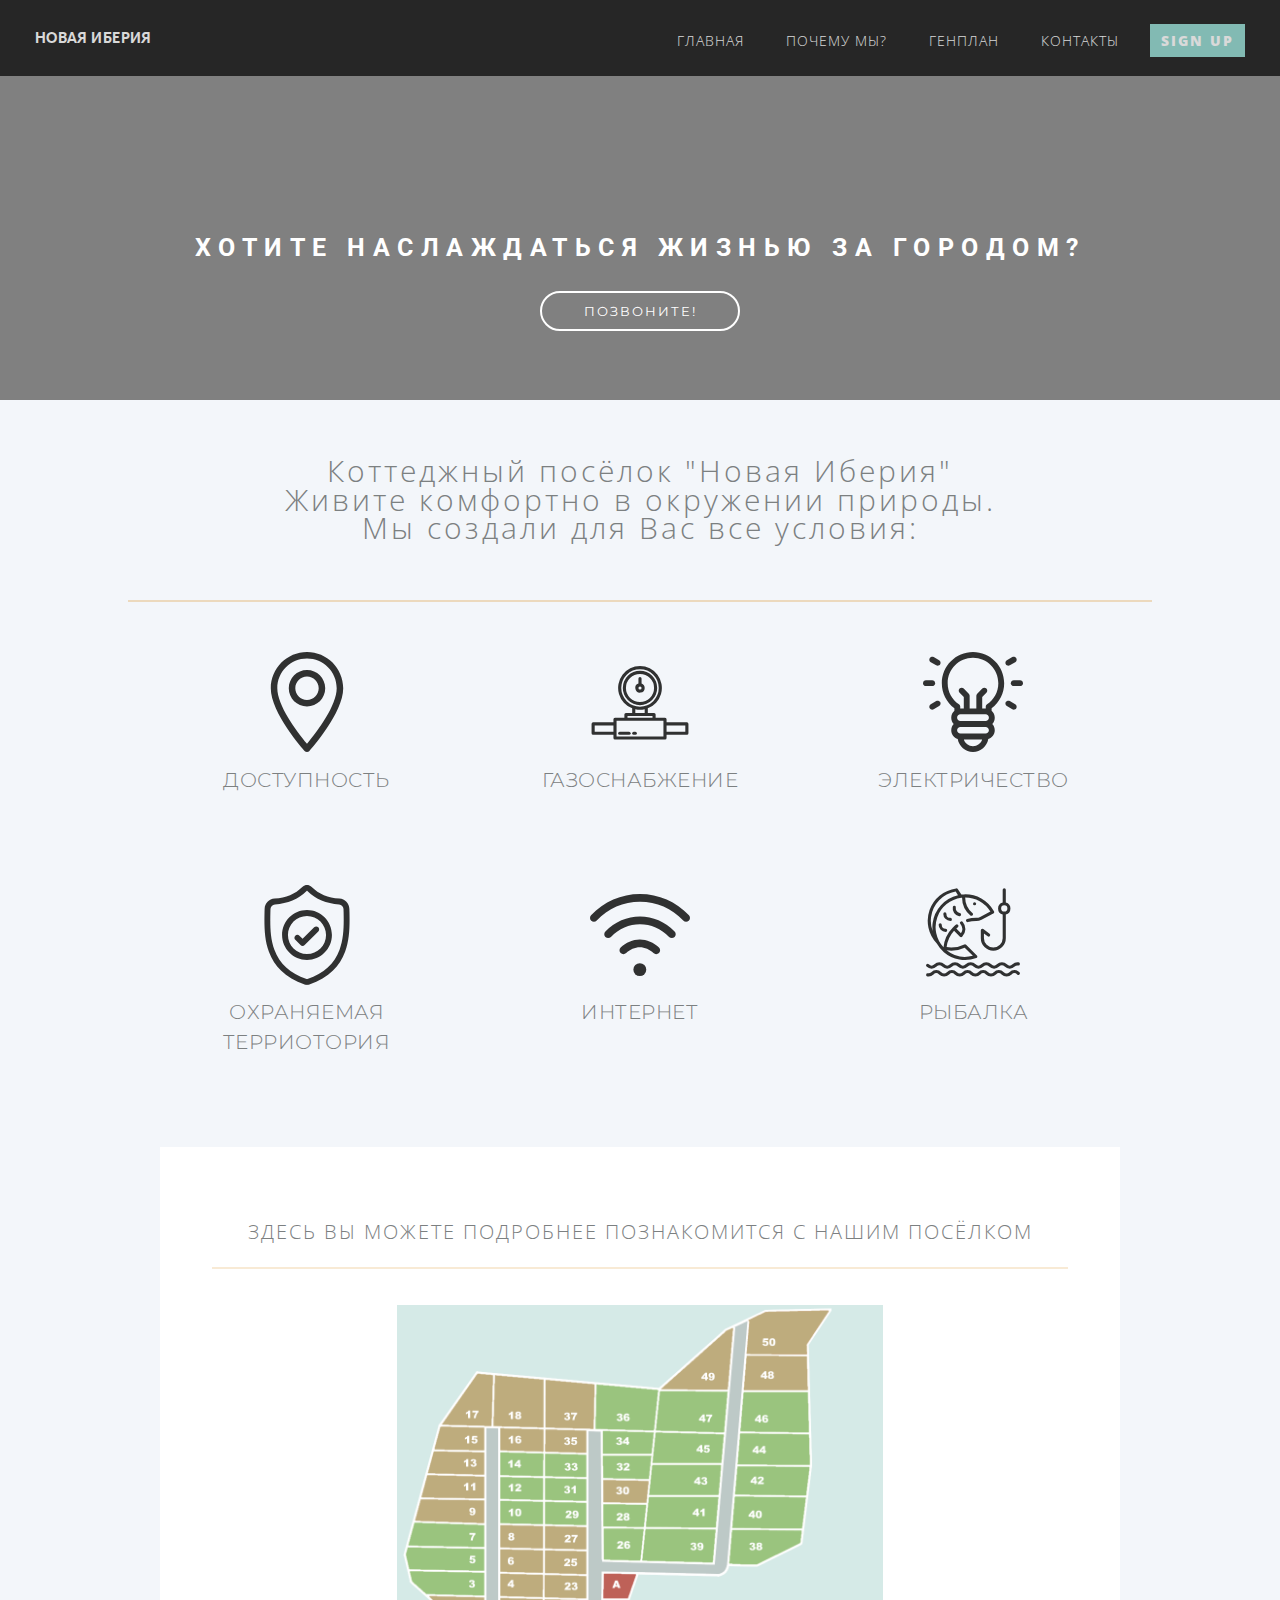
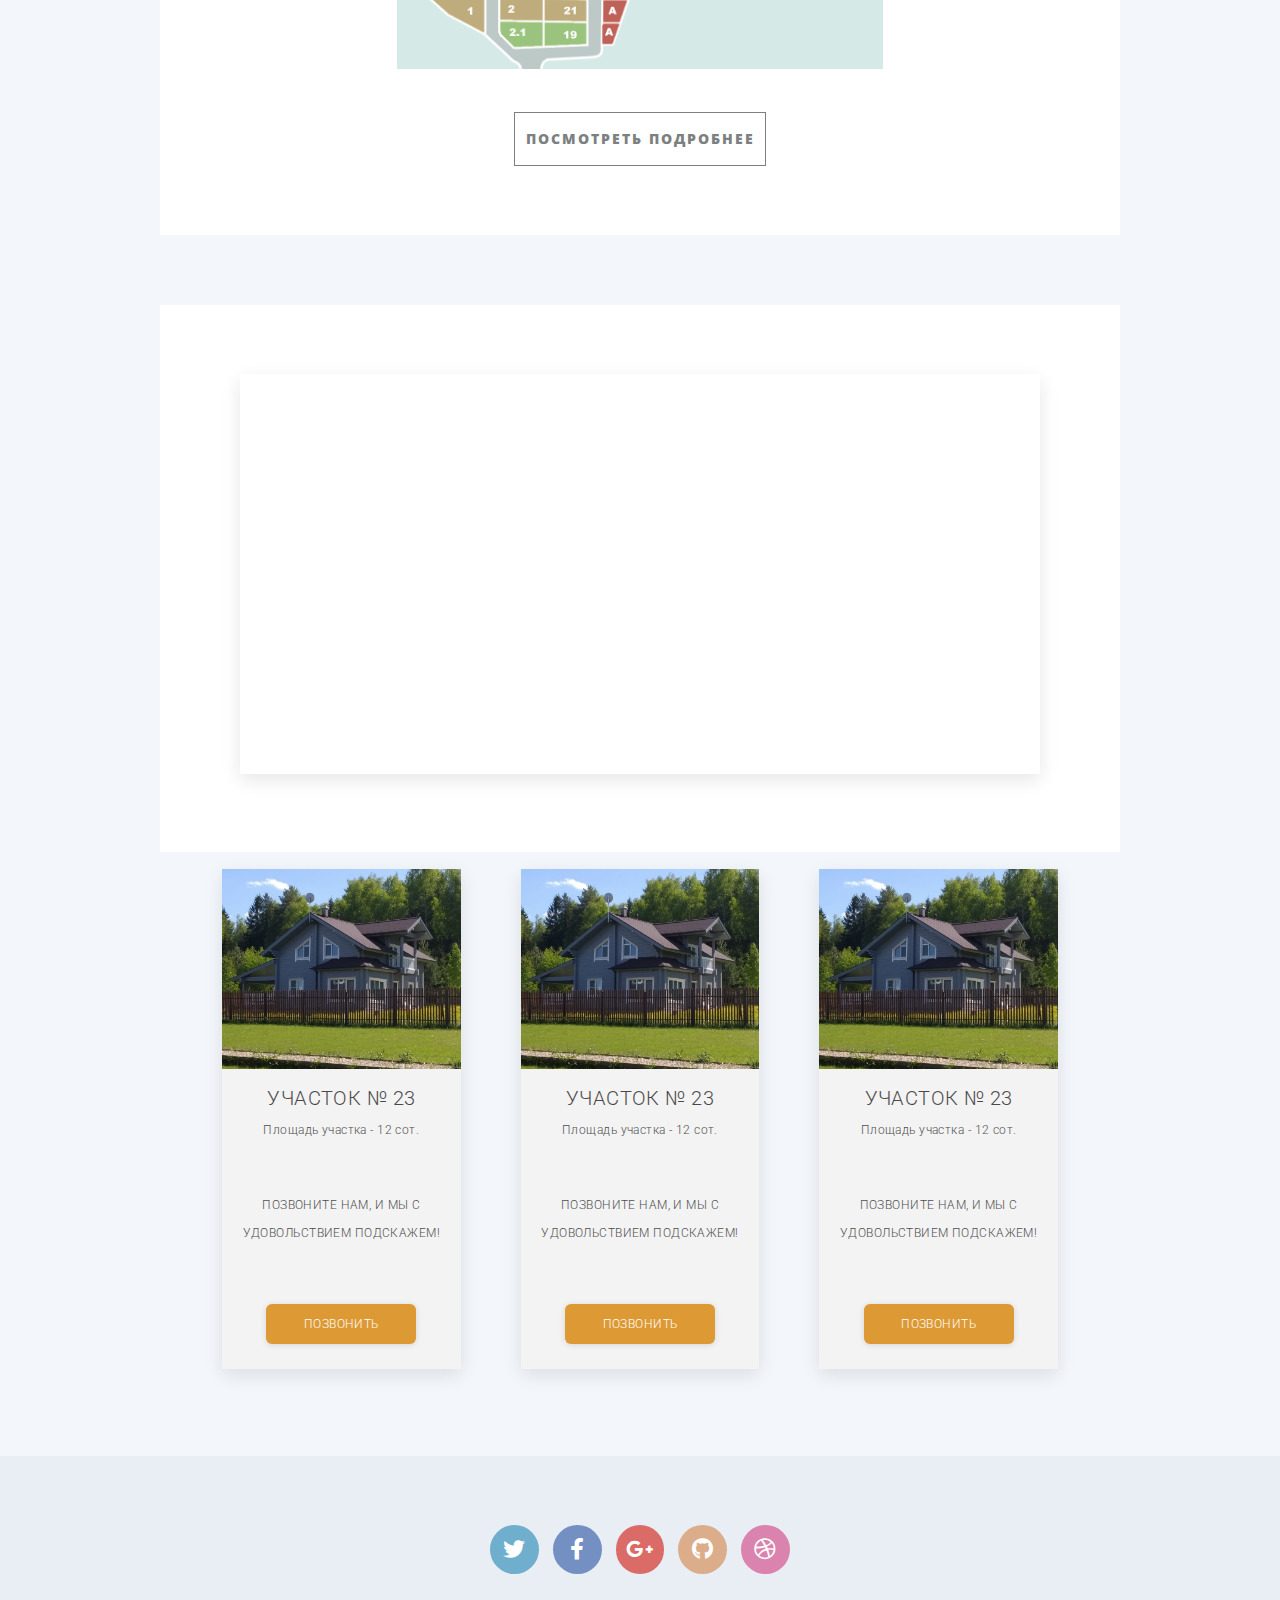
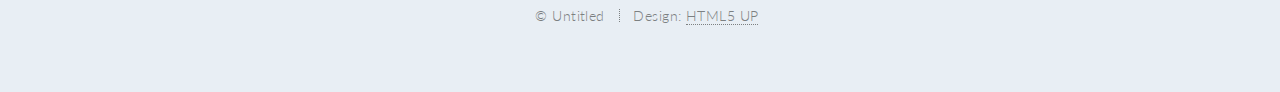
==== index.html @ dbaa5b95 "first commit" ====
<!DOCTYPE HTML>
<!--
	Twenty by HTML5 UP
	html5up.net | @ajlkn
	Free for personal and commercial use under the CCA 3.0 license (html5up.net/license)
-->
<html>
	<head>
		<title>Новая Иберия - коттеджный посёлок</title>
		<meta charset="utf-8" />
		<meta name="viewport" content="width=device-width, initial-scale=1, user-scalable=no" />
		<link rel="stylesheet" href="assets/css/main.css" />
		<link rel="stylesheet" href="assets/css/owl.carousel.min.css">
		<link rel="stylesheet" href="assets/css/owl.theme.default.min.css">
		<link rel="stylesheet" href="assets/css/custom_alert.css">
		<link rel="stylesheet" href="assets/css/animate.css">
		<noscript><link rel="stylesheet" href="assets/css/noscript.css" /></noscript>
	</head>
	<body class="index is-preload">
		<div id="page-wrapper">

			<!-- Header -->
				<header id="header" class="alt">
				
					<h1 id="logo"><a href="index.html">Новая Иберия</a></h1>
					<nav id="nav">
						<ul>
							<li class="current"><a href="index.html">Главная</a></li>
							<li class="current"><a href="index.html">Почему мы?</a></li>
							<li class="current"><a href="#genplan">Генплан</a></li>
							<li class="current"><a href="index.html">Контакты</a></li>
							<li><a href="#" class="button primary">Sign Up</a></li>
						</ul>
					</nav>
				</header>

			<!-- Banner -->
				<section id="banner" style="padding: 0; margin: 0;">
					<div class="owl-carousel owl-theme" style="padding: 0; margin: 0;">
					    <div class="item" id="slider_1">
					    	<div class="header_margin">
					    		
					    	</div>
					    	<table class="table_middle">
					    		<tr class="tr_middle">
					    			<td class="td_middle">
					    				<h1 class="slider">Хотите наслаждаться жизнью за городом?</h1>
					    				<div id="slider_button">
					    					<table class="table_middle">
									    		<tr class="tr_middle">
									    			<td class="td_middle">
														ПОЗВОНИТЕ!
									    			</td>
									    		</tr>
									    	</table>
					    				</div>
					    			</td>
					    		</tr>
					    	</table>
					    </div>
					    <div class="item" id="slider_2">
							<div class="header_margin">
					    	</div>
					    	<table class="table_middle">
					    		<tr class="tr_middle">
					    			<td class="td_middle">
					    				<h1 class="slider">Хотите наслаждаться жизнью за городом?</h1>
					    				<div id="slider_button">
					    					<table class="table_middle">
									    		<tr class="tr_middle">
									    			<td class="td_middle">
														ПОЗВОНИТЕ!
									    			</td>
									    		</tr>
									    	</table>
					    				</div>
					    			</td>
					    		</tr>
					    	</table>
					    </div>
					    <div class="item" id="slider_3">
							<div class="header_margin"></div>
							<table class="table_middle">
					    		<tr class="tr_middle">
					    			<td class="td_middle">
					    				<h1 class="slider">Хотите наслаждаться жизнью за городом?</h1>
					    				<div id="slider_button">
					    					<table class="table_middle">
									    		<tr class="tr_middle">
									    			<td class="td_middle">
														ПОЗВОНИТЕ!
									    			</td>
									    		</tr>
									    	</table>
					    				</div>
					    			</td>
					    		</tr>
					    	</table>
					    </div>
					    <div class="item" id="slider_4">
							<div class="header_margin"></div>
							<table class="table_middle">
					    		<tr class="tr_middle">
					    			<td class="td_middle">
					    				<h1 class="slider">Хотите наслаждаться жизнью за городом?</h1>
					    				<div id="slider_button">
					    					<table class="table_middle">
									    		<tr class="tr_middle">
									    			<td class="td_middle">
														ПОЗВОНИТЕ!
									    			</td>
									    		</tr>
									    	</table>
					    				</div>
					    			</td>
					    		</tr>
					    	</table>
					    </div>
					</div>
				</section>

			<!-- Main -->
				<article id="main">

					

					<!-- One -->
						<div id="included_features">
							<table class="table_middle">
								<tr class="tr_middle">
									<td class="td_middle">
										Коттеджный посёлок "Новая Иберия" <br>
										Живите комфортно в окружении природы. <br>
										Мы создали для Вас все условия:
									</td>
								</tr>
							</table>
						</div>

						<hr id="golden_hr">
					<!-- Two -->
						<section class="wrapper style1 container special" id="included_features_icons">
							<div class="row">
								<div class="col-4 col-12-narrower">

									<section>
										<div class="icon solid"><img class="wow fadeIn" src="svg/pin.svg" data-wow-duration="4s" style="width: 100px; opacity: 0.8;"></div>
										<header style="margin-top: 5px;">
											<h3 style="font-family: 'Montserrat', sans-serif;">Доступность</h3>
										</header>
									</section>

								</div>
								<div class="col-4 col-12-narrower">

									<section>
										<div class="icon solid"><img class="wow fadeIn" src="svg/gas.svg" data-wow-duration="4s" style="width: 100px; opacity: 0.8;"></div>
										<header style="margin-top: 5px;">
											<h3 style="font-family: 'Montserrat', sans-serif;">Газоснабжение</h3>
										</header>
									</section>

								</div>
								<div class="col-4 col-12-narrower">

									<section>
										<div class="icon solid"><img class="wow fadeIn" src="svg/electricity.svg" data-wow-duration="4s" style="width: 100px; opacity: 0.8;"></div>
										<header style="margin-top: 5px;">
											<h3 style="font-family: 'Montserrat', sans-serif;">Электричество</h3>
										</header>
									</section>

								</div>
							</div>
						</section>
						<section class="wrapper style1 container special" id="included_features_icons2">
							<div class="row">
								<div class="col-4 col-12-narrower">

									<section>
										<div class="icon solid"><img class="wow fadeIn" src="svg/security.svg"data-wow-duration="4s"  style="width: 100px; opacity: 0.8;"></div>
										<header style="margin-top: 5px;">
											<h3 style="font-family: 'Montserrat', sans-serif;">Охраняемая <br> терриотория</h3>
										</header>
									</section>

								</div>
								<div class="col-4 col-12-narrower">

									<section>
										<div class="icon solid"><img class="wow fadeIn" data-wow-duration="4s" src="svg/wifi.svg" style="width: 100px; opacity: 0.8;"></div>
										<header style="margin-top: 5px;">
											<h3 style="font-family: 'Montserrat', sans-serif;">Интернет</h3>
										</header>
									</section>

								</div>
								<div class="col-4 col-12-narrower">

									<section>
										<div class="icon solid"><img class="wow fadeIn" src="svg/fishing.svg" data-wow-duration="4s" style="width: 100px; opacity: 0.8;"></div>
										<header style="margin-top: 5px;">
											<h3 style="font-family: 'Montserrat', sans-serif;">Рыбалка</h3>
										</header>
									</section>

								</div>
							</div>
						</section>
					<!-- Three -->
						<section class="wrapper style3 container special" id="genplan">
							
							<header class="major">
								<h2 id="article_header_genplan"> Здесь вы можете подробнее познакомится с нашим посёлком</b></h2>
								<hr id="golden_hr" style="opacity: 0.2; margin-bottom: 10px; width: 100%;">
							</header>
							<div id="genplan">
								<div id="svg_genplan">
									<svg viewBox="0 0 2539.6826 1904.7618" class="genplan_map">
										<path class="part1" id="map_part" d="m 158.21666,1517.2572 c 297.77186,6.4909 300.20597,6.4909 300.20597,6.4909 l 2.4341,189.86 -189.85999,-90.8731 z" onclick="alert_submit('13','12','11');"></path>
										<path class="part2" id="map_part" d="m 535.50254,1646.2646 c -1.62274,-116.8369 0,-118.4596 0,-118.4596 l 229.61699,6.4909 -0.81136,123.3279 -227.1829,-5.6796 z"></path>
										<path class="part3" id="map_part" d="m 460.04536,1396.3634 c 0.81137,129.8188 0.81137,129.0075 0.81137,129.0075 l -301.8287,-5.6796 -84.382222,-71.4003 -12.170512,-61.664 z"></path>
										<path class="part4" id="map_part" d="m 537.12527,1401.2316 c 0,125.762 0,125.762 0,125.762 l 228.80563,4.0568 v -124.1392 z"></path>
										<path class="part5" id="map_part" d="m 55.651174,1262.7653 406.196196,8.6059 v 125.0717 L 61.388409,1387.837 39.013194,1303.4997 Z"></path>
										<path class="part6" id="map_part" d="m 534.71025,1274.2398 231.78427,4.016 1.14745,130.2353 -231.78427,-8.0322 z"></path>
										<path class="part7" id="map_part" d="M 92.369475,1133.6775 C 53.930004,1259.8967 53.356281,1259.323 53.356281,1259.323 l 408.491089,10.9007 -2.29489,-121.6294 z"></path>
										<path class="part8" id="map_part" d="m 535.8577,1147.4469 c -1.14745,125.6454 -0.57372,125.6454 -0.57372,125.6454 l 230.63682,4.5898 3.44234,-125.0717 z"></path>
										<path class="part9" id="map_part" d="m 460.69993,1018.3591 -336.20194,-7.4584 -35.570856,122.2031 372.346516,12.6219 z"></path>
										<path class="part10" id="map_part" d="m 769.93687,1026.965 -234.07917,-8.6059 v 129.6615 l 234.07917,4.0161 z"></path>
										<path class="part11" id="map_part" d="m 156.6265,884.68155 301.77853,6.88469 2.2949,123.92426 -341.36545,-4.5898 z"></path>
										<path class="part12" id="map_part" d="m 767.64197,899.02464 -230.63682,-4.58979 v 123.92425 l 228.34193,6.311 z"></path>
										<path class="part13" id="map_part" d="m 461.84737,764.77335 -270.22374,-5.16351 -35.57085,125.07171 306.36832,9.17958 z"></path>
										<path class="part14" id="map_part" d="m 534.71025,893.86113 232.93172,6.31096 1.14745,-128.51405 -235.22661,-8.03213 z"></path>
										<path class="part15" id="map_part" d="m 462.4211,765.34708 -273.66609,-5.73724 37.86575,-128.51405 232.93172,6.88468 z"></path>
										<path class="part16" id="map_part" d="m 536.43142,639.12792 235.22662,8.60585 -1.14745,124.49799 -236.37406,-7.45841 z"></path>
										<path class="part17" id="map_part" d="m 225.47331,630.52207 c 273.66609,8.60585 273.09237,8.60585 273.09237,8.60585 l 9.17957,-275.96098 -87.20596,-10.90074 z"></path>
										<path class="part18" id="map_part" d="m 506.5978,364.31439 c -6.88468,274.23981 -6.88468,274.23981 -6.88468,274.23981 l 270.22375,5.16351 0.57372,-258.17555 z"></path>
										<path class="part19" id="map_part" d="m 764.19963,1658.6345 c 227.19449,1.1474 228.91566,1.7212 228.91566,1.7212 l 1.72117,120.4819 -227.76821,5.1635 z"></path>
										<path class="part20" id="map_part" d="m 535.8577,1652.8972 c 227.19448,2.8687 232.358,4.0161 232.358,4.0161 l -2.2949,133.6776 -155.47905,3.4423 -72.28916,-73.4366 z"></path>
										<path class="part21" id="map_part" d="m 768.78942,1534.7102 c -3.44234,122.2031 -3.44234,121.6294 -3.44234,121.6294 l 227.19448,2.2949 1.14745,-119.9082 z"></path>
										<path class="part22" id="map_part" d="m 1076.3052,1403.3275 h 182.444 l -123.9242,378.6575 -67.6994,-4.5898 z"></path>
										<path class="part23" id="map_part" d="m 768.78942,1406.7699 -1.14745,129.6615 226.04704,3.4423 1.14745,-127.3666 z"></path>
										<path class="part25" id="map_part" d="m 769.17637,1280.3379 223.93742,1.6227 1.62274,134.687 -225.56016,-8.1137 z"></path>
										<path class="part26" id="map_part" d="m 1075.8733,1166.7464 -0.7156,169.4555 199.6558,5.1635 21.2278,-175.5594 z"></path>
										<path class="part27" id="map_part" d="m 770.51059,1152.0367 223.17842,3.4423 2.86862,130.2352 -228.91566,-6.3109 z"></path>
										<path class="part28" id="map_part" d="m 1075.7315,1037.292 -2.2949,128.514 218.0149,1.1475 17.2117,-125.6454 z"></path>
										<path class="part29" id="map_part" d="m 769.93687,1155.479 -1.14745,-128.514 226.04704,3.4423 v 126.2192 z"></path>
										<path class="part30" id="map_part" d="m 1075.0619,909.54294 -1.6227,129.00746 234.4852,3.2454 10.5478,-127.38465 z"></path>
										<path class="part31" id="map_part" d="m 992.30243,907.92021 -222.31469,-8.11368 -1.62274,127.38467 223.12606,3.2455 z"></path>
										<path class="part32" id="map_part" d="m 1075.8733,910.35431 -4.0569,-127.38469 h 260.449 l -10.5478,133.06426 z"></path>
										<path class="part33" id="map_part" d="m 770.79911,900.6179 -3.24547,-130.63016 226.37152,8.11367 v 129.8188 z"></path>
										<path class="part34" id="map_part" d="m 1072.6278,655.58492 -1.6227,128.19606 259.6376,1.62274 16.2273,-122.51649 z"></path>
										<path class="part35" id="map_part" d="m 771.61047,774.04458 c 0.81137,-128.19607 -0.81136,-129.00743 -0.81136,-129.00743 l 224.74879,6.49094 -0.81137,124.13922 z"></path>
										<path class="part36" id="map_part" d="m 1035.3049,407.30647 -2.4341,249.08982 316.4333,5.67957 18.6615,-222.31469 z"></path>
										<path class="part37" id="map_part" d="m 1032.0594,655.58492 -262.88303,-8.92504 2.4341,-258.82623 267.75123,25.1524 z"></path>
										<path class="part38" id="map_part" d="m 1748.7091,1176.1331 -16.0643,181.2966 153.7579,4.5898 226.047,-115.8922 5.7373,-65.4044 z"></path>
										<path class="part39" id="map_part" d="m 1273.6661,1345.9552 20.654,-182.4441 375.2151,8.0322 -17.2117,183.5915 z"></path>
										<path class="part40" id="map_part" d="m 1761.331,997.13135 -13.7694,176.70685 375.2152,2.2949 22.9489,-177.8543 z"></path>
										<path class="part41" id="map_part" d="m 1681.0097,1002.8686 -369.4779,-4.5898 -17.2117,168.6747 374.0677,2.2949 z"></path>
										<path class="part42" id="map_part" d="m 1761.331,992.54156 13.7693,-156.05278 390.132,5.73724 -22.949,162.93748 z"></path>
										<path class="part43" id="map_part" d="m 1329.8909,829.6041 c 370.6254,3.44234 371.7728,3.44234 371.7728,3.44234 l -16.0642,162.93746 -370.6254,3.44234 z"></path>
										<path class="part44" id="map_part" d="m 1775.1003,838.78368 13.7694,-173.26448 371.7728,5.73723 3.4423,170.96959 z"></path>
										<path class="part45" id="map_part" d="m 1350.545,663.2243 362.5932,6.88469 -14.9168,165.23235 -367.183,-2.2949 z"></path>
										<path class="part46" id="map_part" d="m 1807.2289,449.79918 345.3815,1.14745 3.4423,220.3098 -368.3304,-6.88468 z"></path>
										<path class="part47" id="map_part" d="m 1374.6414,444.06195 360.2983,3.44234 -21.8015,222.6047 -362.5932,-9.17958 z"></path>
										<path class="part48" id="map_part" d="m 1825.588,260.47044 322.4326,1.14745 2.2949,185.8864 h -344.2341 z"></path>
										<path class="part49" id="map_part" d="m 1765.9208,109.00745 -51.6351,24.09639 -339.6443,307.51577 359.1509,3.44234 z"></path>
										<path class="part50" id="map_part" d="m 1825.588,262.76534 10.327,-185.886398 83.7637,-42.455535 340.7917,-9.179575 -119.3345,180.149158 1.1474,51.63511 z"></path>
									</svg>
									<img src="images/genplan_test.png" alt="" class="genplan_img">
									<img src="images/genplan_test_no_background.png" alt="" class="genplan_img_no_back">
								</div>
							</div>
							<footer class="major">
								<ul class="buttons">
									<li><a href="#" class="button" id="genplan_button">Посмотреть подробнее</a></li>
								</ul>
							</footer>

						</section>
							
						<section class="wrapper style3 container special" id="video_panroama">
							<iframe id="video_youtube" src="https://www.youtube.com/embed/tKuvtFMLj64" frameborder="0" allow="accelerometer; autoplay; encrypted-media; gyroscope; picture-in-picture" allowfullscreen></iframe>
						</section>

						<section class="wrapper container" id="wrapper_land_plots">
							
							<div class="row" id="row_plot">
								<div class="col-4 col-12-narrower" id="plot_1">
									<table class="table_middle">
										<tr class="tr_middle">
											<td class="td_middle">

												<div id="plot_wrapper">
													<div class="header_image">
														<div id="header_image2">

														</div>
													</div>
													<div id="content_plot">
														<div id="header_content_plot">
															<table class="table_middle">
																<tr class="tr_middle">
																	<td class="td_middle">
																		УЧАСТОК № 23 <br>
																		<font class="plot_square_header">Площадь участка - 12 сот. </font>
																	</td>
																</tr>
															</table>
														</div>
														<div id="content_plot_inside">
															<table class="table_middle">
																<tr class="tr_middle">
																	<td class="td_middle">
																		ПОЗВОНИТЕ НАМ, И МЫ С УДОВОЛЬСТВИЕМ ПОДСКАЖЕМ!
																	</td>
																</tr>
															</table>
														</div>
														<div id="footer_content_plot">
															<table class="table_middle">
																<tr class="tr_middle">
																	<td class="td_middle">
																		<div id="button_plot">
																			<table class="table_middle">
																				<tr class="tr_middle">
																					<td class="td_middle">
																						ПОЗВОНИТЬ
																					</td>
																				</tr>
																			</table>
																		</div>
																	</td>
																</tr>
															</table>
														</div>
													</div>
												</div>
											</td>
										</tr>
									</table>
								</div>
								<div class="col-4 col-12-narrower" id="plot_2">
									<table class="table_middle">
										<tr class="tr_middle">
											<td class="td_middle">

												<div id="plot_wrapper">
													<div class="header_image">
														<div id="header_image2">

														</div>
													</div>
													<div id="content_plot">
														<div id="header_content_plot">
															<table class="table_middle">
																<tr class="tr_middle">
																	<td class="td_middle">
																		УЧАСТОК № 23 <br>
																		<font class="plot_square_header">Площадь участка - 12 сот. </font>
																	</td>
																</tr>
															</table>
														</div>
														<div id="content_plot_inside">
															<table class="table_middle">
																<tr class="tr_middle">
																	<td class="td_middle">
																		ПОЗВОНИТЕ НАМ, И МЫ С УДОВОЛЬСТВИЕМ ПОДСКАЖЕМ!
																	</td>
																</tr>
															</table>
														</div>
														<div id="footer_content_plot">
															<table class="table_middle">
																<tr class="tr_middle">
																	<td class="td_middle">
																		<div id="button_plot">
																			<table class="table_middle">
																				<tr class="tr_middle">
																					<td class="td_middle">
																						ПОЗВОНИТЬ
																					</td>
																				</tr>
																			</table>
																		</div>
																	</td>
																</tr>
															</table>
														</div>
													</div>
												</div>
											</td>
										</tr>
									</table>
								</div>
								<div class="col-4 col-12-narrower" id="plot_3">
									<table class="table_middle">
										<tr class="tr_middle">
											<td class="td_middle">

												<div id="plot_wrapper">
													<div class="header_image">
														<div id="header_image2">

														</div>
													</div>
													<div id="content_plot">
														<div id="header_content_plot">
															<table class="table_middle">
																<tr class="tr_middle">
																	<td class="td_middle">
																		УЧАСТОК № 23 <br>
																		<font class="plot_square_header">Площадь участка - 12 сот. </font>
																	</td>
																</tr>
															</table>
														</div>
														<div id="content_plot_inside">
															<table class="table_middle">
																<tr class="tr_middle">
																	<td class="td_middle">
																		ПОЗВОНИТЕ НАМ, И МЫ С УДОВОЛЬСТВИЕМ ПОДСКАЖЕМ!
																	</td>
																</tr>
															</table>
														</div>
														<div id="footer_content_plot">
															<table class="table_middle">
																<tr class="tr_middle">
																	<td class="td_middle">
																		<div id="button_plot">
																			<table class="table_middle">
																				<tr class="tr_middle">
																					<td class="td_middle">
																						ПОЗВОНИТЬ
																					</td>
																				</tr>
																			</table>
																		</div>
																	</td>
																</tr>
															</table>
														</div>
													</div>
												</div>
											</td>
										</tr>
									</table>
								</div>
							</div>
						</section>
				</article>
				<section class="wrapper container" style="background-color: #fff; padding: 0; box-shadow: 0 1px 6px rgba(0,0,0,0.12);">
					<script type="text/javascript" charset="utf-8" async src="https://api-maps.yandex.ru/services/constructor/1.0/js/?um=constructor%3A685daa02b00d0f6991f9090974ea4fa024eee6dae95613491fcdfaeb4f8d2c77&amp;width=100%25&amp;height=453&amp;lang=ru_RU&amp;scroll=true"></script>
				</section>
			<!-- CTA -->
				

			<!-- Footer -->
				<footer id="footer">

					<ul class="icons">
						<li><a href="#" class="icon brands circle fa-twitter"><span class="label">Twitter</span></a></li>
						<li><a href="#" class="icon brands circle fa-facebook-f"><span class="label">Facebook</span></a></li>
						<li><a href="#" class="icon brands circle fa-google-plus-g"><span class="label">Google+</span></a></li>
						<li><a href="#" class="icon brands circle fa-github"><span class="label">Github</span></a></li>
						<li><a href="#" class="icon brands circle fa-dribbble"><span class="label">Dribbble</span></a></li>
					</ul>

					<ul class="copyright">
						<li>&copy; Untitled</li><li>Design: <a href="http://html5up.net">HTML5 UP</a></li>
					</ul>

				</footer>

		</div>

		<!-- Scripts -->
			<script src="assets/js/wow.min.js"></script>
			<script>
				new WOW().init();
			</script>
			<script src="assets/js/jquery.min.js"></script>
			<script src="assets/js/jquery.dropotron.min.js"></script>
			<script src="assets/js/jquery.scrolly.min.js"></script>
			<script src="assets/js/jquery.scrollex.min.js"></script>
			<script src="assets/js/browser.min.js"></script>
			<script src="assets/js/breakpoints.min.js"></script>
			<script src="assets/js/util.js"></script>
			<script src="assets/js/main.js"></script>
			<script src="assets/js/owl.carousel.min.js"></script>
			<script>
				$('.owl-carousel').owlCarousel({
				    loop:true,
				    autoWidth:true,
				    items:1,
				    dots:false,
				    autoplay:true,
				    autoplayTimeout:10000,
				})
			</script>
			<script src="assets/js/custom_alert.js"></script>
	</body>
</html>
---- assets/css/main.css ----
@import url("fontawesome-all.min.css");
@import url("https://fonts.googleapis.com/css?family=Lato:300,400,900");
@import url('https://fonts.googleapis.com/css?family=Roboto|Roboto+Condensed:300,400&display=swap');
@import url('https://fonts.googleapis.com/css?family=Montserrat&display=swap');
@import url('https://fonts.googleapis.com/css?family=Roboto:700,900&display=swap&subset=cyrillic,cyrillic-ext');
@import url('https://fonts.googleapis.com/css?family=Open+Sans:300&display=swap');
/*
	Twenty by HTML5 UP
	html5up.net | @ajlkn
	Free for personal and commercial use under the CCA 3.0 license (html5up.net/license)
*/
* {
	font-family: "Roboto";
}

html, body, div, span, applet, object,
iframe, h1, h2, h3, h4, h5, h6, p, blockquote,
pre, a, abbr, acronym, address, big, cite,
code, del, dfn, em, img, ins, kbd, q, s, samp,
small, strike, strong, sub, sup, tt, var, b,
u, i, center, dl, dt, dd, ol, ul, li, fieldset,
form, label, legend, table, caption, tbody,
tfoot, thead, tr, th, td, article, aside,
canvas, details, embed, figure, figcaption,
footer, header, hgroup, menu, nav, output, ruby,
section, summary, time, mark, audio, video {
	margin: 0;
	padding: 0;
	border: 0;
	font-size: 100%;
	font: inherit;
	vertical-align: baseline;}

article, aside, details, figcaption, figure,
footer, header, hgroup, menu, nav, section {
	display: block;}

body {
	line-height: 1;
}

ol, ul {
	list-style: none;
}

blockquote, q {
	quotes: none;
}

	blockquote:before, blockquote:after, q:before, q:after {
		content: '';
		content: none;
	}

table {
	border-collapse: collapse;
	border-spacing: 0;
}

body {
	-webkit-text-size-adjust: none;
}

mark {
	background-color: transparent;
	color: inherit;
}

input::-moz-focus-inner {
	border: 0;
	padding: 0;
}

input, select, textarea {
	-moz-appearance: none;
	-webkit-appearance: none;
	-ms-appearance: none;
	appearance: none;
}

/* Basic */

	html {
		box-sizing: border-box;
	}

	*, *:before, *:after {
		box-sizing: inherit;
	}

	body {
		background: #f3f6fa;
	}

		body.is-preload *, body.is-preload *:before, body.is-preload *:after {
			-moz-animation: none !important;
			-webkit-animation: none !important;
			-ms-animation: none !important;
			animation: none !important;
			-moz-transition: none !important;
			-webkit-transition: none !important;
			-ms-transition: none !important;
			transition: none !important;
		}

	body, input, select, textarea {
		color: #7c8081;
		font-family: 'Lato', sans-serif;
		font-size: 15pt;
		font-weight: 300;
		letter-spacing: 0.025em;
		line-height: 1.75em;
	}

	a {
		-moz-transition: color 0.2s ease-in-out, border-color 0.2s ease-in-out, background-color 0.2s ease-in-out;
		-webkit-transition: color 0.2s ease-in-out, border-color 0.2s ease-in-out, background-color 0.2s ease-in-out;
		-ms-transition: color 0.2s ease-in-out, border-color 0.2s ease-in-out, background-color 0.2s ease-in-out;
		transition: color 0.2s ease-in-out, border-color 0.2s ease-in-out, background-color 0.2s ease-in-out;
		color: #3fb1a3;
		text-decoration: none;
		border-bottom: dotted 1px;
	}

		a:hover {
			border-bottom-color: transparent;
		}

	strong, b {
		font-weight: 400;
	}

	p, ul, ol, dl, table, blockquote {
		margin: 0 0 2em 0;
	}

	h1, h2, h3, h4, h5, h6 {
		color: inherit;
		font-weight: 300;
		line-height: 1.75em;
		margin-bottom: 1em;
		text-transform: uppercase;
	}

		h1 a, h2 a, h3 a, h4 a, h5 a, h6 a {
			color: inherit;
			text-decoration: none;
			border: 0;
		}

	h2 {
		font-size: 1.5em;
		letter-spacing: 0.1em;
	}

	h3 {
		font-size: 1.15em;
		letter-spacing: 0.025em;
	}

	sub {
		font-size: 0.8em;
		position: relative;
		top: 0.5em;
	}

	sup {
		font-size: 0.8em;
		position: relative;
		top: -0.5em;
	}

	blockquote {
		border-left: solid 0.5em rgba(124, 128, 129, 0.2);
		font-style: italic;
		padding: 1em 0 1em 2em;
	}
	#included_features {
		width: 90%;
		margin: 0 auto;
		height: 200px;
		text-align: center;
		letter-spacing: 3px;
		font-size: 30px;
		font-family: 'Open Sans', sans-serif;
		
	}
	.table_middle, .tr_middle, .td_middle {
		width: 100%;
		height: 100%;
	}
	.td_middle {
		vertical-align: middle;
	}
	.table_bottom, .tr_bottom, .td_bottom {
		width: 100%;
		height: 100%;
	}
	.td_bottom {
		vertical-align: bottom;
	}
	.table_top, .tr_top, .td_top {
		width: 100%;
		height: 100%;
	}
	.td_top {
		vertical-align: top;
	}
	#included_features_icons {
		margin-top: 50px;
	}
	#golden_hr {
		width: 80%;
		margin: 0 auto;
		background: #DD9933;
		border: 1px solid #DD9933;
		opacity: 0.3;
	}
	#slider_1, #slider_2, #slider_3, #slider_4 {
		width:100vw; height: 400px; background-color: grey;
	}
	.header_margin {
		width: 100%;
		height: 20%;
	}
	h1.slider {
		letter-spacing: 0.3em;
		font-size: 25px;
		font-family: 'Roboto', sans-serif;
		font-weight: bold;
	}
	#slider_button {
		font-family: 'Montserrat', sans-serif;
		font-style: normal;
		font-weight: normal;
		font-size: 13px;
		align-items: center;
		text-align: center;
		letter-spacing: 2px;
		height: 40px;
		width: 200px;
		color: #fff;
		border: 2px solid #fff;
		box-sizing: border-box;
		border-radius: 25px;
		margin: 0 auto;
	}
	#slider_button:hover {
		color: #ddd;
		opacity: 0.8;
		border: 3px solid #ddd;
	}
	#article_header_genplan {
		font-family: 'Open Sans', sans-serif;
		font-size: 20px;
	}
/* Container */

	.container {
		margin: 0 auto;
		max-width: 100%;
		width: 1400px;
	}
	#icon_span {
		width: 50%;
		margin: 0 auto;
		height: 5vw;
		background: blue;
	}
	#feature_div {
		width: 100%;
		height: 100%;
	}
	#icon_logo {
		width: 100%;
		height: 40%;
		margin: 0 auto;
	}
	.icon_logo {
		width: 30%;
	}
	#icon_header {
		width: 100%;
		height: 20%;
		text-align: center;
	}
	#feature_section {
		height: 50%;
	}
	#icon_footer {
		width: 100%;
		height: 40%;
	}
	.container.medium {
		width: 1050px;
	}
	#genplan {
		position: relative;
		text-align: center;
	}
	.genplan_map {
		position: absolute;
		top: 0;
		left: 0;
		height: 98%;
		width: 100%;
	}
	.genplan_img_no_back {
		width: 486px;
		height: 364px;
	}
	.genplan_img {
		display: none;
		visibility: hidden;
		height: 0;
		width: 0;
	}
	#svg_genplan {
		height: 100%;
		margin: 0 auto;
	}
	#map_part {
		opacity: 0;
		transition-duration: .5s;
	}
	#map_part:hover {
		opacity: 0.5;
		background: black;
	}
	.button {
		font-family: 'Open Sans', sans-serif;
	}
	.OpenSans {
		font-family: 'Open Sans', sans-serif;
	}
	li.current {
		font-family: 'Open Sans', sans-serif;
	}
	#video_panroama {
		margin-bottom:0;
	}
	#video_youtube {
		width: 800px;
		height: 400px;
		box-shadow: 0 6px 18px rgba(0,0,0,0.1);
	}
	#wrapper_land_plots {
		width: 70%;
		margin: 0 auto;
		padding: 0;
		margin-bottom: 30px;
	}
	#row_plot {
		margin: 0 auto;
		height: 100%;
	}
	#plot_1, #plot_2, #plot_3{
		padding:0;
	}
	#plot_wrapper {
		width: 80%;
		margin: 0 auto;
		background-color: #F3F3F3;
		box-shadow: 0 6px 18px rgba(0,0,0,0.1);
	}
	.header_image {
		background-color: #000;
		background-image: url('../../images/2.svg');
		background-position: right top;
		background-size: 10%;
		background-repeat: no-repeat;
		height: 100%;
		width: 100%;
	}
	#header_image2 {
		width: 100%;
		height: 200px;
		background-image: url('../../images/plot.jpg');
		background-position: center;
		background-size: 120%;
		transition-duration: 1s;
	}
	#header_image2:hover {
		opacity: 0.7;
	}
	#content_plot {
		height: 300px;
		width: 100%;
	}
	#header_content_plot {
		height: 30%;
		width: 100%;
		color: #000;
		font-size: 20px; 
		font-family: 'Roboto', sans-serif;
		text-align: center;
		opacity: 0.7;
	}
	.plot_square_header {
		color: #000;
		font-size: 12px; 
		font-family: 'Roboto', sans-serif;
		text-align: center;
	}
	#content_plot_inside {
		height: 40%;
		width: 100%;
		color: #000;
		font-size: 12px; 
		font-family: 'Roboto', sans-serif;
		text-align: center;
		opacity: 0.7;
	}
	#footer_content_plot {
		height: 30%;
		width: 100%;
	}
	#button_plot {
		height: 40px;
		width: 150px;
		margin: 0 auto;
		border-radius: 6px;
		background-color: #DD9933;
		box-shadow: 0 1px 6px rgba(0,0,0,0.12);
		transition-duration: .5s; 
		color: #fff;
		font-size: 12px; 
		font-family: 'Roboto', sans-serif;
		text-align: center;
		pointer-events: cursor;
	}
	#button_plot:hover {
		box-shadow: 0 5px 11px 0 rgba(0,0,0,0.18), 0 4px 15px 0 rgba(0,0,0,0.15);

	}
		@media screen and (max-width: 1680px) {

			.container {
				width: 1200px;
			}

				.container.medium {
					width: 900px;
				}

		}

		@media screen and (max-width: 1280px) {

			.container {
				width: 960px;
			}

				.container.medium {
					width: 735px;
				}

		}

		@media screen and (max-width: 980px) {

			.container {
				width: 95%;
			}

				.container.medium {
					width: 71.25%;
				}


		}

		@media screen and (max-width: 840px) {

			.container {
				width: 95%;
			}

				.container.medium {
					width: 95%;
				}
			h1.slider {
				font-size: 16px;
			}
			.genplan_img_no_back {
				display: none;
				height: 0;
				width: 0;
				visibility: hidden;
			}
			.genplan_img {
				width: 100%;
				visibility: visible;
				display: block;
				height: 100%;
			}

			#wrapper_land_plots {
				width: 100%;
				margin: 0 auto;
				height: auto;
				padding: 0;
				margin-bottom: 30px;
			}
			#row_plot {
				margin: 0 auto;
				height: auto;
			}	

		}

		@media screen and (max-width: 736px) {

			.container {
				width: 100%;
			}

				.container.medium {
					width: 100%;
				}
				#included_features {
				display: none;
			}
			#article_header_genplan {
				font-family: 'Open Sans', sans-serif;
				font-size: 12px;
			}
			.genplan_map {
				position: absolute;
				top: 0;
				left: 0;
				height: 100%;
				width: 100%;
				margin-bottom: 20px;
			}
			footer.major {
				margin-top: 20px;
			}
			#genplan_button {
				font-size: 10px;
			}
			#video_youtube {
				width: 300px;
				height: 180px;
			}
		}
		@media screen and (max-width: 500px) {
			.div_genplan {
				width: 250px;
				height: 100px;
				background-position: center;
				background-size: 100%;
			}
			#slider_1 {
				background-image: url('../../images/1.1.jpg');
				background-color: none;
				background-position: center;
				background-size: 160%;
			}
			#slider_2 {
				background-image: url('../../images/1.2.jpeg');
				background-color: none;
				background-position: center;
				background-size: 160%;
			}
			#slider_3 {
				background-image: url('../../images/1.3.jpeg');
				background-color: none;
				background-position: center;
				background-size: 160%;
			}
			#slider_4 {
				background-color: none;
				background-position: center;
				background-size: 160%;
				background-image: url('../../images/4.png');
			}
		}
/* Row */

	.row {
		display: flex;
		flex-wrap: wrap;
		box-sizing: border-box;
		align-items: stretch;
	}

		.row > * {
			box-sizing: border-box;
		}

		.row.gtr-uniform > * > :last-child {
			margin-bottom: 0;
		}

		.row.aln-left {
			justify-content: flex-start;
		}

		.row.aln-center {
			justify-content: center;
		}

		.row.aln-right {
			justify-content: flex-end;
		}

		.row.aln-top {
			align-items: flex-start;
		}

		.row.aln-middle {
			align-items: center;
		}

		.row.aln-bottom {
			align-items: flex-end;
		}

		.row > .imp {
			order: -1;
		}

		.row > .col-1 {
			width: 8.33333%;
		}

		.row > .off-1 {
			margin-left: 8.33333%;
		}

		.row > .col-2 {
			width: 16.66667%;
		}

		.row > .off-2 {
			margin-left: 16.66667%;
		}

		.row > .col-3 {
			width: 25%;
		}

		.row > .off-3 {
			margin-left: 25%;
		}

		.row > .col-4 {
			width: 33.33333%;
		}

		.row > .off-4 {
			margin-left: 33.33333%;
		}

		.row > .col-5 {
			width: 41.66667%;
		}

		.row > .off-5 {
			margin-left: 41.66667%;
		}

		.row > .col-6 {
			width: 50%;
		}

		.row > .off-6 {
			margin-left: 50%;
		}

		.row > .col-7 {
			width: 58.33333%;
		}

		.row > .off-7 {
			margin-left: 58.33333%;
		}

		.row > .col-8 {
			width: 66.66667%;
		}

		.row > .off-8 {
			margin-left: 66.66667%;
		}

		.row > .col-9 {
			width: 75%;
		}

		.row > .off-9 {
			margin-left: 75%;
		}

		.row > .col-10 {
			width: 83.33333%;
		}

		.row > .off-10 {
			margin-left: 83.33333%;
		}

		.row > .col-11 {
			width: 91.66667%;
		}

		.row > .off-11 {
			margin-left: 91.66667%;
		}

		.row > .col-12 {
			width: 100%;
		}

		.row > .off-12 {
			margin-left: 100%;
		}

		.row.gtr-0 {
			margin-top: 0px;
			margin-left: 0px;
		}

			.row.gtr-0 > * {
				padding: 0px 0 0 0px;
			}

			.row.gtr-0.gtr-uniform {
				margin-top: 0px;
			}

				.row.gtr-0.gtr-uniform > * {
					padding-top: 0px;
				}

		.row.gtr-25 {
			margin-top: -12.5px;
			margin-left: -12.5px;
		}

			.row.gtr-25 > * {
				padding: 12.5px 0 0 12.5px;
			}

			.row.gtr-25.gtr-uniform {
				margin-top: -12.5px;
			}

				.row.gtr-25.gtr-uniform > * {
					padding-top: 12.5px;
				}

		.row.gtr-50 {
			margin-top: -25px;
			margin-left: -25px;
		}

			.row.gtr-50 > * {
				padding: 25px 0 0 25px;
			}

			.row.gtr-50.gtr-uniform {
				margin-top: -25px;
			}

				.row.gtr-50.gtr-uniform > * {
					padding-top: 25px;
				}

		.row {
			margin-top: -50px;
			margin-left: -50px;
		}

			.row > * {
				padding: 50px 0 0 50px;
			}

			.row.gtr-uniform {
				margin-top: -50px;
			}

				.row.gtr-uniform > * {
					padding-top: 50px;
				}

		.row.gtr-150 {
			margin-top: -75px;
			margin-left: -75px;
		}

			.row.gtr-150 > * {
				padding: 75px 0 0 75px;
			}

			.row.gtr-150.gtr-uniform {
				margin-top: -75px;
			}

				.row.gtr-150.gtr-uniform > * {
					padding-top: 75px;
				}

		.row.gtr-200 {
			margin-top: -100px;
			margin-left: -100px;
		}

			.row.gtr-200 > * {
				padding: 100px 0 0 100px;
			}

			.row.gtr-200.gtr-uniform {
				margin-top: -100px;
			}

				.row.gtr-200.gtr-uniform > * {
					padding-top: 100px;
				}

		@media screen and (max-width: 1680px) {

			.row {
				display: flex;
				flex-wrap: wrap;
				box-sizing: border-box;
				align-items: stretch;
			}

				.row > * {
					box-sizing: border-box;
				}

				.row.gtr-uniform > * > :last-child {
					margin-bottom: 0;
				}

				.row.aln-left {
					justify-content: flex-start;
				}

				.row.aln-center {
					justify-content: center;
				}

				.row.aln-right {
					justify-content: flex-end;
				}

				.row.aln-top {
					align-items: flex-start;
				}

				.row.aln-middle {
					align-items: center;
				}

				.row.aln-bottom {
					align-items: flex-end;
				}

				.row > .imp-wide {
					order: -1;
				}

				.row > .col-1-wide {
					width: 8.33333%;
				}

				.row > .off-1-wide {
					margin-left: 8.33333%;
				}

				.row > .col-2-wide {
					width: 16.66667%;
				}

				.row > .off-2-wide {
					margin-left: 16.66667%;
				}

				.row > .col-3-wide {
					width: 25%;
				}

				.row > .off-3-wide {
					margin-left: 25%;
				}

				.row > .col-4-wide {
					width: 33.33333%;
				}

				.row > .off-4-wide {
					margin-left: 33.33333%;
				}

				.row > .col-5-wide {
					width: 41.66667%;
				}

				.row > .off-5-wide {
					margin-left: 41.66667%;
				}

				.row > .col-6-wide {
					width: 50%;
				}

				.row > .off-6-wide {
					margin-left: 50%;
				}

				.row > .col-7-wide {
					width: 58.33333%;
				}

				.row > .off-7-wide {
					margin-left: 58.33333%;
				}

				.row > .col-8-wide {
					width: 66.66667%;
				}

				.row > .off-8-wide {
					margin-left: 66.66667%;
				}

				.row > .col-9-wide {
					width: 75%;
				}

				.row > .off-9-wide {
					margin-left: 75%;
				}

				.row > .col-10-wide {
					width: 83.33333%;
				}

				.row > .off-10-wide {
					margin-left: 83.33333%;
				}

				.row > .col-11-wide {
					width: 91.66667%;
				}

				.row > .off-11-wide {
					margin-left: 91.66667%;
				}

				.row > .col-12-wide {
					width: 100%;
				}

				.row > .off-12-wide {
					margin-left: 100%;
				}

				.row.gtr-0 {
					margin-top: 0px;
					margin-left: 0px;
				}

					.row.gtr-0 > * {
						padding: 0px 0 0 0px;
					}

					.row.gtr-0.gtr-uniform {
						margin-top: 0px;
					}

						.row.gtr-0.gtr-uniform > * {
							padding-top: 0px;
						}

				.row.gtr-25 {
					margin-top: -10px;
					margin-left: -10px;
				}

					.row.gtr-25 > * {
						padding: 10px 0 0 10px;
					}

					.row.gtr-25.gtr-uniform {
						margin-top: -10px;
					}

						.row.gtr-25.gtr-uniform > * {
							padding-top: 10px;
						}

				.row.gtr-50 {
					margin-top: -20px;
					margin-left: -20px;
				}

					.row.gtr-50 > * {
						padding: 20px 0 0 20px;
					}

					.row.gtr-50.gtr-uniform {
						margin-top: -20px;
					}

						.row.gtr-50.gtr-uniform > * {
							padding-top: 20px;
						}

				.row {
					margin-top: -40px;
					margin-left: -40px;
				}

					.row > * {
						padding: 40px 0 0 40px;
					}

					.row.gtr-uniform {
						margin-top: -40px;
					}

						.row.gtr-uniform > * {
							padding-top: 40px;
						}

				.row.gtr-150 {
					margin-top: -60px;
					margin-left: -60px;
				}

					.row.gtr-150 > * {
						padding: 60px 0 0 60px;
					}

					.row.gtr-150.gtr-uniform {
						margin-top: -60px;
					}

						.row.gtr-150.gtr-uniform > * {
							padding-top: 60px;
						}

				.row.gtr-200 {
					margin-top: -80px;
					margin-left: -80px;
				}

					.row.gtr-200 > * {
						padding: 80px 0 0 80px;
					}

					.row.gtr-200.gtr-uniform {
						margin-top: -80px;
					}

						.row.gtr-200.gtr-uniform > * {
							padding-top: 80px;
						}

		}

		@media screen and (max-width: 1280px) {

			.row {
				display: flex;
				flex-wrap: wrap;
				box-sizing: border-box;
				align-items: stretch;
			}

				.row > * {
					box-sizing: border-box;
				}

				.row.gtr-uniform > * > :last-child {
					margin-bottom: 0;
				}

				.row.aln-left {
					justify-content: flex-start;
				}

				.row.aln-center {
					justify-content: center;
				}

				.row.aln-right {
					justify-content: flex-end;
				}

				.row.aln-top {
					align-items: flex-start;
				}

				.row.aln-middle {
					align-items: center;
				}

				.row.aln-bottom {
					align-items: flex-end;
				}

				.row > .imp-normal {
					order: -1;
				}

				.row > .col-1-normal {
					width: 8.33333%;
				}

				.row > .off-1-normal {
					margin-left: 8.33333%;
				}

				.row > .col-2-normal {
					width: 16.66667%;
				}

				.row > .off-2-normal {
					margin-left: 16.66667%;
				}

				.row > .col-3-normal {
					width: 25%;
				}

				.row > .off-3-normal {
					margin-left: 25%;
				}

				.row > .col-4-normal {
					width: 33.33333%;
				}

				.row > .off-4-normal {
					margin-left: 33.33333%;
				}

				.row > .col-5-normal {
					width: 41.66667%;
				}

				.row > .off-5-normal {
					margin-left: 41.66667%;
				}

				.row > .col-6-normal {
					width: 50%;
				}

				.row > .off-6-normal {
					margin-left: 50%;
				}

				.row > .col-7-normal {
					width: 58.33333%;
				}

				.row > .off-7-normal {
					margin-left: 58.33333%;
				}

				.row > .col-8-normal {
					width: 66.66667%;
				}

				.row > .off-8-normal {
					margin-left: 66.66667%;
				}

				.row > .col-9-normal {
					width: 75%;
				}

				.row > .off-9-normal {
					margin-left: 75%;
				}

				.row > .col-10-normal {
					width: 83.33333%;
				}

				.row > .off-10-normal {
					margin-left: 83.33333%;
				}

				.row > .col-11-normal {
					width: 91.66667%;
				}

				.row > .off-11-normal {
					margin-left: 91.66667%;
				}

				.row > .col-12-normal {
					width: 100%;
				}

				.row > .off-12-normal {
					margin-left: 100%;
				}

				.row.gtr-0 {
					margin-top: 0px;
					margin-left: 0px;
				}

					.row.gtr-0 > * {
						padding: 0px 0 0 0px;
					}

					.row.gtr-0.gtr-uniform {
						margin-top: 0px;
					}

						.row.gtr-0.gtr-uniform > * {
							padding-top: 0px;
						}

				.row.gtr-25 {
					margin-top: -10px;
					margin-left: -10px;
				}

					.row.gtr-25 > * {
						padding: 10px 0 0 10px;
					}

					.row.gtr-25.gtr-uniform {
						margin-top: -10px;
					}

						.row.gtr-25.gtr-uniform > * {
							padding-top: 10px;
						}

				.row.gtr-50 {
					margin-top: -20px;
					margin-left: -20px;
				}

					.row.gtr-50 > * {
						padding: 20px 0 0 20px;
					}

					.row.gtr-50.gtr-uniform {
						margin-top: -20px;
					}

						.row.gtr-50.gtr-uniform > * {
							padding-top: 20px;
						}

				.row {
					margin-top: -40px;
					margin-left: -40px;
				}

					.row > * {
						padding: 40px 0 0 40px;
					}

					.row.gtr-uniform {
						margin-top: -40px;
					}

						.row.gtr-uniform > * {
							padding-top: 40px;
						}

				.row.gtr-150 {
					margin-top: -60px;
					margin-left: -60px;
				}

					.row.gtr-150 > * {
						padding: 60px 0 0 60px;
					}

					.row.gtr-150.gtr-uniform {
						margin-top: -60px;
					}

						.row.gtr-150.gtr-uniform > * {
							padding-top: 60px;
						}

				.row.gtr-200 {
					margin-top: -80px;
					margin-left: -80px;
				}

					.row.gtr-200 > * {
						padding: 80px 0 0 80px;
					}

					.row.gtr-200.gtr-uniform {
						margin-top: -80px;
					}

						.row.gtr-200.gtr-uniform > * {
							padding-top: 80px;
						}

		}

		@media screen and (max-width: 980px) {

			.row {
				display: flex;
				flex-wrap: wrap;
				box-sizing: border-box;
				align-items: stretch;
			}

				.row > * {
					box-sizing: border-box;
				}

				.row.gtr-uniform > * > :last-child {
					margin-bottom: 0;
				}

				.row.aln-left {
					justify-content: flex-start;
				}

				.row.aln-center {
					justify-content: center;
				}

				.row.aln-right {
					justify-content: flex-end;
				}

				.row.aln-top {
					align-items: flex-start;
				}

				.row.aln-middle {
					align-items: center;
				}

				.row.aln-bottom {
					align-items: flex-end;
				}

				.row > .imp-narrow {
					order: -1;
				}

				.row > .col-1-narrow {
					width: 8.33333%;
				}

				.row > .off-1-narrow {
					margin-left: 8.33333%;
				}

				.row > .col-2-narrow {
					width: 16.66667%;
				}

				.row > .off-2-narrow {
					margin-left: 16.66667%;
				}

				.row > .col-3-narrow {
					width: 25%;
				}

				.row > .off-3-narrow {
					margin-left: 25%;
				}

				.row > .col-4-narrow {
					width: 33.33333%;
				}

				.row > .off-4-narrow {
					margin-left: 33.33333%;
				}

				.row > .col-5-narrow {
					width: 41.66667%;
				}

				.row > .off-5-narrow {
					margin-left: 41.66667%;
				}

				.row > .col-6-narrow {
					width: 50%;
				}

				.row > .off-6-narrow {
					margin-left: 50%;
				}

				.row > .col-7-narrow {
					width: 58.33333%;
				}

				.row > .off-7-narrow {
					margin-left: 58.33333%;
				}

				.row > .col-8-narrow {
					width: 66.66667%;
				}

				.row > .off-8-narrow {
					margin-left: 66.66667%;
				}

				.row > .col-9-narrow {
					width: 75%;
				}

				.row > .off-9-narrow {
					margin-left: 75%;
				}

				.row > .col-10-narrow {
					width: 83.33333%;
				}

				.row > .off-10-narrow {
					margin-left: 83.33333%;
				}

				.row > .col-11-narrow {
					width: 91.66667%;
				}

				.row > .off-11-narrow {
					margin-left: 91.66667%;
				}

				.row > .col-12-narrow {
					width: 100%;
				}

				.row > .off-12-narrow {
					margin-left: 100%;
				}

				.row.gtr-0 {
					margin-top: 0px;
					margin-left: 0px;
				}

					.row.gtr-0 > * {
						padding: 0px 0 0 0px;
					}

					.row.gtr-0.gtr-uniform {
						margin-top: 0px;
					}

						.row.gtr-0.gtr-uniform > * {
							padding-top: 0px;
						}

				.row.gtr-25 {
					margin-top: -7.5px;
					margin-left: -7.5px;
				}

					.row.gtr-25 > * {
						padding: 7.5px 0 0 7.5px;
					}

					.row.gtr-25.gtr-uniform {
						margin-top: -7.5px;
					}

						.row.gtr-25.gtr-uniform > * {
							padding-top: 7.5px;
						}

				.row.gtr-50 {
					margin-top: -15px;
					margin-left: -15px;
				}

					.row.gtr-50 > * {
						padding: 15px 0 0 15px;
					}

					.row.gtr-50.gtr-uniform {
						margin-top: -15px;
					}

						.row.gtr-50.gtr-uniform > * {
							padding-top: 15px;
						}

				.row {
					margin-top: -30px;
					margin-left: -30px;
				}

					.row > * {
						padding: 30px 0 0 30px;
					}

					.row.gtr-uniform {
						margin-top: -30px;
					}

						.row.gtr-uniform > * {
							padding-top: 30px;
						}

				.row.gtr-150 {
					margin-top: -45px;
					margin-left: -45px;
				}

					.row.gtr-150 > * {
						padding: 45px 0 0 45px;
					}

					.row.gtr-150.gtr-uniform {
						margin-top: -45px;
					}

						.row.gtr-150.gtr-uniform > * {
							padding-top: 45px;
						}

				.row.gtr-200 {
					margin-top: -60px;
					margin-left: -60px;
				}

					.row.gtr-200 > * {
						padding: 60px 0 0 60px;
					}

					.row.gtr-200.gtr-uniform {
						margin-top: -60px;
					}

						.row.gtr-200.gtr-uniform > * {
							padding-top: 60px;
						}

		}

		@media screen and (max-width: 840px) {

			.row {
				display: flex;
				flex-wrap: wrap;
				box-sizing: border-box;
				align-items: stretch;
			}

				.row > * {
					box-sizing: border-box;
				}

				.row.gtr-uniform > * > :last-child {
					margin-bottom: 0;
				}

				.row.aln-left {
					justify-content: flex-start;
				}

				.row.aln-center {
					justify-content: center;
				}

				.row.aln-right {
					justify-content: flex-end;
				}

				.row.aln-top {
					align-items: flex-start;
				}

				.row.aln-middle {
					align-items: center;
				}

				.row.aln-bottom {
					align-items: flex-end;
				}

				.row > .imp-narrower {
					order: -1;
				}

				.row > .col-1-narrower {
					width: 8.33333%;
				}

				.row > .off-1-narrower {
					margin-left: 8.33333%;
				}

				.row > .col-2-narrower {
					width: 16.66667%;
				}

				.row > .off-2-narrower {
					margin-left: 16.66667%;
				}

				.row > .col-3-narrower {
					width: 25%;
				}

				.row > .off-3-narrower {
					margin-left: 25%;
				}

				.row > .col-4-narrower {
					width: 33.33333%;
				}

				.row > .off-4-narrower {
					margin-left: 33.33333%;
				}

				.row > .col-5-narrower {
					width: 41.66667%;
				}

				.row > .off-5-narrower {
					margin-left: 41.66667%;
				}

				.row > .col-6-narrower {
					width: 50%;
				}

				.row > .off-6-narrower {
					margin-left: 50%;
				}

				.row > .col-7-narrower {
					width: 58.33333%;
				}

				.row > .off-7-narrower {
					margin-left: 58.33333%;
				}

				.row > .col-8-narrower {
					width: 66.66667%;
				}

				.row > .off-8-narrower {
					margin-left: 66.66667%;
				}

				.row > .col-9-narrower {
					width: 75%;
				}

				.row > .off-9-narrower {
					margin-left: 75%;
				}

				.row > .col-10-narrower {
					width: 83.33333%;
				}

				.row > .off-10-narrower {
					margin-left: 83.33333%;
				}

				.row > .col-11-narrower {
					width: 91.66667%;
				}

				.row > .off-11-narrower {
					margin-left: 91.66667%;
				}

				.row > .col-12-narrower {
					width: 100%;
				}

				.row > .off-12-narrower {
					margin-left: 100%;
				}

				.row.gtr-0 {
					margin-top: 0px;
					margin-left: 0px;
				}

					.row.gtr-0 > * {
						padding: 0px 0 0 0px;
					}

					.row.gtr-0.gtr-uniform {
						margin-top: 0px;
					}

						.row.gtr-0.gtr-uniform > * {
							padding-top: 0px;
						}

				.row.gtr-25 {
					margin-top: -7.5px;
					margin-left: -7.5px;
				}

					.row.gtr-25 > * {
						padding: 7.5px 0 0 7.5px;
					}

					.row.gtr-25.gtr-uniform {
						margin-top: -7.5px;
					}

						.row.gtr-25.gtr-uniform > * {
							padding-top: 7.5px;
						}

				.row.gtr-50 {
					margin-top: -15px;
					margin-left: -15px;
				}

					.row.gtr-50 > * {
						padding: 15px 0 0 15px;
					}

					.row.gtr-50.gtr-uniform {
						margin-top: -15px;
					}

						.row.gtr-50.gtr-uniform > * {
							padding-top: 15px;
						}

				.row {
					margin-top: -30px;
					margin-left: -30px;
				}

					.row > * {
						padding: 30px 0 0 30px;
					}

					.row.gtr-uniform {
						margin-top: -30px;
					}

						.row.gtr-uniform > * {
							padding-top: 30px;
						}

				.row.gtr-150 {
					margin-top: -45px;
					margin-left: -45px;
				}

					.row.gtr-150 > * {
						padding: 45px 0 0 45px;
					}

					.row.gtr-150.gtr-uniform {
						margin-top: -45px;
					}

						.row.gtr-150.gtr-uniform > * {
							padding-top: 45px;
						}

				.row.gtr-200 {
					margin-top: -60px;
					margin-left: -60px;
				}

					.row.gtr-200 > * {
						padding: 60px 0 0 60px;
					}

					.row.gtr-200.gtr-uniform {
						margin-top: -60px;
					}

						.row.gtr-200.gtr-uniform > * {
							padding-top: 60px;
						}

		}

		@media screen and (max-width: 736px) {

			.row {
				display: flex;
				flex-wrap: wrap;
				box-sizing: border-box;
				align-items: stretch;
			}

				.row > * {
					box-sizing: border-box;
				}

				.row.gtr-uniform > * > :last-child {
					margin-bottom: 0;
				}

				.row.aln-left {
					justify-content: flex-start;
				}

				.row.aln-center {
					justify-content: center;
				}

				.row.aln-right {
					justify-content: flex-end;
				}

				.row.aln-top {
					align-items: flex-start;
				}

				.row.aln-middle {
					align-items: center;
				}

				.row.aln-bottom {
					align-items: flex-end;
				}

				.row > .imp-mobile {
					order: -1;
				}

				.row > .col-1-mobile {
					width: 8.33333%;
				}

				.row > .off-1-mobile {
					margin-left: 8.33333%;
				}

				.row > .col-2-mobile {
					width: 16.66667%;
				}

				.row > .off-2-mobile {
					margin-left: 16.66667%;
				}

				.row > .col-3-mobile {
					width: 25%;
				}

				.row > .off-3-mobile {
					margin-left: 25%;
				}

				.row > .col-4-mobile {
					width: 33.33333%;
				}

				.row > .off-4-mobile {
					margin-left: 33.33333%;
				}

				.row > .col-5-mobile {
					width: 41.66667%;
				}

				.row > .off-5-mobile {
					margin-left: 41.66667%;
				}

				.row > .col-6-mobile {
					width: 50%;
				}

				.row > .off-6-mobile {
					margin-left: 50%;
				}

				.row > .col-7-mobile {
					width: 58.33333%;
				}

				.row > .off-7-mobile {
					margin-left: 58.33333%;
				}

				.row > .col-8-mobile {
					width: 66.66667%;
				}

				.row > .off-8-mobile {
					margin-left: 66.66667%;
				}

				.row > .col-9-mobile {
					width: 75%;
				}

				.row > .off-9-mobile {
					margin-left: 75%;
				}

				.row > .col-10-mobile {
					width: 83.33333%;
				}

				.row > .off-10-mobile {
					margin-left: 83.33333%;
				}

				.row > .col-11-mobile {
					width: 91.66667%;
				}

				.row > .off-11-mobile {
					margin-left: 91.66667%;
				}

				.row > .col-12-mobile {
					width: 100%;
				}

				.row > .off-12-mobile {
					margin-left: 100%;
				}

				.row.gtr-0 {
					margin-top: 0px;
					margin-left: 0px;
				}

					.row.gtr-0 > * {
						padding: 0px 0 0 0px;
					}

					.row.gtr-0.gtr-uniform {
						margin-top: 0px;
					}

						.row.gtr-0.gtr-uniform > * {
							padding-top: 0px;
						}

				.row.gtr-25 {
					margin-top: -7.5px;
					margin-left: -7.5px;
				}

					.row.gtr-25 > * {
						padding: 7.5px 0 0 7.5px;
					}

					.row.gtr-25.gtr-uniform {
						margin-top: -7.5px;
					}

						.row.gtr-25.gtr-uniform > * {
							padding-top: 7.5px;
						}

				.row.gtr-50 {
					margin-top: -15px;
					margin-left: -15px;
				}

					.row.gtr-50 > * {
						padding: 15px 0 0 15px;
					}

					.row.gtr-50.gtr-uniform {
						margin-top: -15px;
					}

						.row.gtr-50.gtr-uniform > * {
							padding-top: 15px;
						}

				.row {
					margin-top: -30px;
					margin-left: -30px;
				}

					.row > * {
						padding: 30px 0 0 30px;
					}

					.row.gtr-uniform {
						margin-top: -30px;
					}

						.row.gtr-uniform > * {
							padding-top: 30px;
						}

				.row.gtr-150 {
					margin-top: -45px;
					margin-left: -45px;
				}

					.row.gtr-150 > * {
						padding: 45px 0 0 45px;
					}

					.row.gtr-150.gtr-uniform {
						margin-top: -45px;
					}

						.row.gtr-150.gtr-uniform > * {
							padding-top: 45px;
						}

				.row.gtr-200 {
					margin-top: -60px;
					margin-left: -60px;
				}

					.row.gtr-200 > * {
						padding: 60px 0 0 60px;
					}

					.row.gtr-200.gtr-uniform {
						margin-top: -60px;
					}

						.row.gtr-200.gtr-uniform > * {
							padding-top: 60px;
						}

		}

/* Section/Article */

	section.special, article.special {
		text-align: center;
	}

	header.major {
		padding-bottom: 2em;
	}

	header.special {
		margin-bottom: 5em;
		padding-top: 7em;
		position: relative;
		text-align: center;
	}

		header.special:before, header.special:after {
			border-bottom: solid 1.5px;
			border-top: solid 1.5px;
			content: '';
			height: 7px;
			opacity: 0.1;
			position: absolute;
			top: 1.75em;
			width: 43%;
		}

		header.special:before {
			left: 0;
		}

		header.special:after {
			right: 0;
		}

		header.special h2 {
			margin-bottom: 0;
		}

		header.special h2 + p {
			margin-bottom: 0;
			padding-top: 1.5em;
		}

		header.special .icon {
			cursor: default;
			height: 7em;
			left: 0;
			position: absolute;
			text-align: center;
			top: 1em;
			width: 100%;
		}

			header.special .icon:before {
				font-size: 3.5em;
				opacity: 0.35;
			}

	footer > :last-child {
		margin-bottom: 0;
	}

	footer.major {
		padding-top: 3em;
	}

/* Form */

	input[type="text"],
	input[type="password"],
	input[type="email"],
	textarea {
		-moz-transition: background-color 0.2s ease-in-out, border-color 0.2s ease-in-out;
		-webkit-transition: background-color 0.2s ease-in-out, border-color 0.2s ease-in-out;
		-ms-transition: background-color 0.2s ease-in-out, border-color 0.2s ease-in-out;
		transition: background-color 0.2s ease-in-out, border-color 0.2s ease-in-out;
		-moz-appearance: none;
		-webkit-appearance: none;
		-ms-appearance: none;
		appearance: none;
		background: none;
		border: solid 1px rgba(124, 128, 129, 0.2);
		border-radius: 0;
		color: inherit;
		display: block;
		padding: 0.75em;
		text-decoration: none;
		width: 100%;
		outline: 0;
	}

		input[type="text"]:focus,
		input[type="password"]:focus,
		input[type="email"]:focus,
		textarea:focus {
			border-color: #83d3c9;
		}

	input[type="text"],
	input[type="password"],
	input[type="email"] {
		line-height: 1em;
	}

	::-webkit-input-placeholder {
		color: inherit;
		opacity: 0.5;
		position: relative;
		top: 3px;
	}

	:-moz-placeholder {
		color: inherit;
		opacity: 0.5;
	}

	::-moz-placeholder {
		color: inherit;
		opacity: 0.5;
	}

	:-ms-input-placeholder {
		color: inherit;
		opacity: 0.5;
	}

/* Image */

	.image {
		border: 0;
		position: relative;
	}

		.image:before {
			background: url("images/overlay.png");
			content: '';
			height: 100%;
			left: 0;
			position: absolute;
			top: 0;
			width: 100%;
		}

		.image.fit {
			display: block;
		}

			.image.fit img {
				display: block;
				width: 100%;
			}

		.image.featured {
			display: block;
			margin: 0 0 2em 0;
		}

			.image.featured img {
				display: block;
				width: 100%;
			}

/* Icon */

	.icon {
		text-decoration: none;
		position: relative;
	}

		.icon:before {
			-moz-osx-font-smoothing: grayscale;
			-webkit-font-smoothing: antialiased;
			display: inline-block;
			font-style: normal;
			font-variant: normal;
			text-rendering: auto;
			line-height: 1;
			text-transform: none !important;
			font-family: 'Font Awesome 5 Free';
			font-weight: 400;
		}

		.icon.solid:before {
			font-weight: 900;
		}

		.icon:before {
			line-height: inherit;
		}

		.icon.brands:before {
			font-family: 'Font Awesome 5 Brands';
		}

		.icon.circle {
			-moz-transition: all 0.2s ease-in-out;
			-webkit-transition: all 0.2s ease-in-out;
			-ms-transition: all 0.2s ease-in-out;
			transition: all 0.2s ease-in-out;
			border: 0;
			border-radius: 100%;
			display: inline-block;
			font-size: 1.25em;
			height: 2.25em;
			left: 0;
			line-height: 2.25em;
			text-align: center;
			text-decoration: none;
			top: 0;
			width: 2.25em;
		}

			.icon.circle:hover {
				top: -0.2em;
			}

			.icon.circle.fa-twitter {
				background: #70aecd;
				color: #fff;
			}

				.icon.circle.fa-twitter:hover {
					background: #7fb7d2;
				}

			.icon.circle.fa-facebook-f {
				background: #7490c3;
				color: #fff;
			}

				.icon.circle.fa-facebook-f:hover {
					background: #829bc9;
				}

			.icon.circle.fa-google-plus-g {
				background: #db6b67;
				color: #fff;
			}

				.icon.circle.fa-google-plus-g:hover {
					background: #df7b77;
				}

			.icon.circle.fa-github {
				background: #dcad8b;
				color: #fff;
			}

				.icon.circle.fa-github:hover {
					background: #e1b89b;
				}

			.icon.circle.fa-dribbble {
				background: #da83ae;
				color: #fff;
			}

				.icon.circle.fa-dribbble:hover {
					background: #df93b8;
				}

		.icon.featured {
			cursor: default;
			display: block;
			margin: 0 0 1.5em 0;
			opacity: 0.35;
			text-align: center;
		}

			.icon.featured:before {
				font-size: 5em;
				line-height: 1em;
			}

		.icon > .label {
			display: none;
		}

/* List */

	ol {
		list-style: decimal;
		padding-left: 1.25em;
	}

		ol li {
			padding-left: 0.25em;
		}

	ul {
		list-style: disc;
		padding-left: 1em;
	}

		ul li {
			padding-left: 0.5em;
		}

/* Icons */

	ul.icons {
		list-style: none;
		padding-left: 0;
		cursor: default;
	}

		ul.icons li {
			display: inline-block;
			line-height: 1em;
			padding-left: 0.5em;
		}

			ul.icons li:first-child {
				padding-left: 0;
			}

/* Featured Icons */

	ul.featured-icons {
		cursor: default;
		margin: -0.75em 0 0 0;
		opacity: 0.35;
		overflow: hidden;
		position: relative;
		list-style: none;
		padding-left: 0;
	}

		ul.featured-icons li {
			display: block;
			float: left;
			text-align: center;
			width: 50%;
			padding-left: 0;
			margin-bottom: 1em;
		}

			ul.featured-icons li .icon {
				display: inline-block;
				font-size: 5.5em;
				height: 1em;
				line-height: 1.5em;
				width: 1em;
			}

/* Buttons */

	ul.buttons {
		cursor: default;
		list-style: none;
		padding-left: 0;
	}

		ul.buttons:last-child {
			margin-bottom: 0;
		}

		ul.buttons li {
			display: inline-block;
			padding: 0 0 0 1.5em;
		}

			ul.buttons li:first-child {
				padding: 0;
			}

		ul.buttons.stacked li {
			display: block;
			padding: 1.5em 0 0 0;
		}

			ul.buttons.stacked li:first-child {
				padding: 0;
			}

/* Table */

	table {
		width: 100%;
	}

		table.default {
			width: 100%;
		}

			table.default tbody tr {
				border-bottom: solid 1px rgba(124, 128, 129, 0.2);
			}

			table.default td {
				padding: 0.5em 1em 0.5em 1em;
			}

			table.default th {
				font-weight: 400;
				padding: 0.5em 1em 0.5em 1em;
				text-align: left;
			}

			table.default thead {
				background: #7c8081;
				color: #fff;
			}

/* Button */

	input[type="button"],
	input[type="submit"],
	input[type="reset"],
	button,
	.button {
		-moz-appearance: none;
		-webkit-appearance: none;
		-ms-appearance: none;
		appearance: none;
		-moz-transition: color 0.2s ease-in-out, border-color 0.2s ease-in-out, background-color 0.2s ease-in-out;
		-webkit-transition: color 0.2s ease-in-out, border-color 0.2s ease-in-out, background-color 0.2s ease-in-out;
		-ms-transition: color 0.2s ease-in-out, border-color 0.2s ease-in-out, background-color 0.2s ease-in-out;
		transition: color 0.2s ease-in-out, border-color 0.2s ease-in-out, background-color 0.2s ease-in-out;
		background: none;
		border: solid 1px;
		border-radius: 0;
		color: inherit;
		cursor: pointer;
		display: inline-block;
		font-size: 0.8em;
		font-weight: 900;
		letter-spacing: 2px;
		min-width: 18em;
		padding: 0 0.75em;
		line-height: 3.75em;
		text-align: center;
		text-decoration: none;
		text-transform: uppercase;
	}

		input[type="button"]:hover,
		input[type="submit"]:hover,
		input[type="reset"]:hover,
		button:hover,
		.button:hover {
			background: rgba(188, 202, 206, 0.15);
			border-color: inherit;
		}

		input[type="button"].primary,
		input[type="submit"].primary,
		input[type="reset"].primary,
		button.primary,
		.button.primary {
			background: #83d3c9;
			border-color: #83d3c9;
			color: #fff !important;
		}

			input[type="button"].primary:hover,
			input[type="submit"].primary:hover,
			input[type="reset"].primary:hover,
			button.primary:hover,
			.button.primary:hover {
				background: #96dad1 !important;
				border-color: #96dad1 !important;
			}

		input[type="button"].fit,
		input[type="submit"].fit,
		input[type="reset"].fit,
		button.fit,
		.button.fit {
			width: 100%;
		}

		input[type="button"].small,
		input[type="submit"].small,
		input[type="reset"].small,
		button.small,
		.button.small {
			font-size: 0.7em;
			min-width: 14em;
			padding: 0.5em 0;
		}

/* Wrapper */

	.wrapper {
		margin-bottom: 5em;
		padding: 5em;
	}

		.wrapper.style1 {
			padding: 0;
		}

		.wrapper.style2 {
			background-color: #83d3c9;
			background-image: url("images/light-bl.svg"), url("images/light-br.svg");
			background-position: bottom left, bottom right;
			background-repeat: no-repeat, no-repeat;
			background-size: 25em, 25em;
			color: #fff;
		}

			.wrapper.style2 input[type="button"]:hover,
			.wrapper.style2 input[type="submit"]:hover,
			.wrapper.style2 input[type="reset"]:hover,
			.wrapper.style2 button:hover,
			.wrapper.style2 .button:hover {
				background: rgba(255, 255, 255, 0.15) !important;
			}

			.wrapper.style2 input[type="button"].primary,
			.wrapper.style2 input[type="submit"].primary,
			.wrapper.style2 input[type="reset"].primary,
			.wrapper.style2 button.primary,
			.wrapper.style2 .button.primary {
				background: #fff;
				border-color: #fff;
				color: #83d3c9 !important;
			}

				.wrapper.style2 input[type="button"].primary:hover,
				.wrapper.style2 input[type="submit"].primary:hover,
				.wrapper.style2 input[type="reset"].primary:hover,
				.wrapper.style2 button.primary:hover,
				.wrapper.style2 .button.primary:hover {
					border-color: inherit !important;
					color: #fff !important;
				}

		.wrapper.style3 {
			background: #fff;
			color: inherit;
		}

		.wrapper.style4 {
			background: #fff;
			color: inherit;
			padding: 4em;
		}

/* Header */

	@-moz-keyframes reveal-header {
		0% {
			top: -5em;
		}

		100% {
			top: 0;
		}
	}

	@-webkit-keyframes reveal-header {
		0% {
			top: -5em;
		}

		100% {
			top: 0;
		}
	}

	@-ms-keyframes reveal-header {
		0% {
			top: -5em;
		}

		100% {
			top: 0;
		}
	}

	@keyframes reveal-header {
		0% {
			top: -5em;
		}

		100% {
			top: 0;
		}
	}

	#header {
		background: #fff;
		box-shadow: 0 1px 2px 0 rgba(0, 0, 0, 0.075);
		color: inherit;
		cursor: default;
		font-size: 0.8em;
		left: 0;
		padding: 1em 1.5em;
		position: fixed;
		top: 0;
		width: 100%;
		z-index: 10000;
	}

		#header h1 {
			font-weight: 900;
			margin: 0;
		}

			#header h1 span {
				font-weight: 300;
			}

		#header nav {
			letter-spacing: 0.075em;
			position: absolute;
			right: 1.5em;
			text-transform: uppercase;
			top: 0.75em;
		}

			#header nav ul {
				list-style: none;
				padding-left: 0;
			}

				#header nav ul li {
					display: inline-block;
					margin-left: 1.5em;
					padding-left: 0;
				}

					#header nav ul li > ul {
						display: none;
					}

					#header nav ul li a {
						border: solid 1px transparent;
						color: inherit;
						display: inline-block;
						line-height: 1em;
						padding: 0.6em 0.75em;
						text-decoration: none;
					}

					#header nav ul li input[type="button"],
					#header nav ul li input[type="submit"],
					#header nav ul li input[type="reset"],
					#header nav ul li button,
					#header nav ul li .button {
						font-size: 1em;
						min-width: 0;
						width: auto;
					}

					#header nav ul li.submenu > a {
						text-decoration: none;
					}

						#header nav ul li.submenu > a:before {
							-moz-osx-font-smoothing: grayscale;
							-webkit-font-smoothing: antialiased;
							display: inline-block;
							font-style: normal;
							font-variant: normal;
							text-rendering: auto;
							line-height: 1;
							text-transform: none !important;
							font-family: 'Font Awesome 5 Free';
							font-weight: 900;
						}

						#header nav ul li.submenu > a:before {
							content: '\f107';
							margin-right: 0.65em;
						}

					#header nav ul li.active > a, #header nav ul li:hover > a {
						-moz-transition: all 0.2s ease-in-out;
						-webkit-transition: all 0.2s ease-in-out;
						-ms-transition: all 0.2s ease-in-out;
						transition: all 0.2s ease-in-out;
						background: rgba(188, 202, 206, 0.15);
					}

					#header nav ul li.current > a {
						font-family: 'Open Sans', sans-serif;
					}

		#header.reveal {
			-moz-animation: reveal-header 0.5s;
			-webkit-animation: reveal-header 0.5s;
			-ms-animation: reveal-header 0.5s;
			animation: reveal-header 0.5s;
		}

		#header.alt {
			-moz-animation: none;
			-webkit-animation: none;
			-ms-animation: none;
			animation: none;
			background: transparent;
			box-shadow: none;
			color: #fff;
			padding: 2em 2.5em;
			position: absolute;
			background-color: #000;
			opacity: 0.7;
		}

			#header.alt nav {
				right: 2.5em;
				top: 1.75em;
			}

				#header.alt nav ul li.active > a, #header.alt nav ul li:hover > a {
					border: solid 1px;
				}

/* Dropotron */

	.dropotron {
		list-style: none;
		padding-left: 0;
		background: #fff;
		box-shadow: 0 1px 2px 0 rgba(0, 0, 0, 0.075);
		line-height: 2.25em;
		min-width: 13em;
		padding: 1em 0;
		text-transform: uppercase;
		margin-top: calc(-1em + 1px);
	}

		.dropotron.level-0 {
			font-size: 0.7em;
			font-weight: 400;
			margin-top: 1.5em;
		}

			.dropotron.level-0:before {
				border-bottom: solid 0.5em #fff;
				border-left: solid 0.5em transparent;
				border-right: solid 0.5em transparent;
				content: '';
				left: 0.75em;
				position: absolute;
				top: -0.45em;
			}

		.dropotron > li {
			border-top: solid 1px rgba(124, 128, 129, 0.2);
			padding-left: 0;
		}

			.dropotron > li > a {
				-moz-transition: none;
				-webkit-transition: none;
				-ms-transition: none;
				transition: none;
				color: inherit;
				text-decoration: none;
				padding: 0 1em;
				border: 0;
			}

			.dropotron > li:hover > a {
				background: #83d3c9;
				color: #fff;
			}

			.dropotron > li:first-child {
				border-top: 0;
			}

/* Banner */

	@-moz-keyframes reveal-banner {
		0% {
			opacity: 0;
		}

		100% {
			opacity: 1;
		}
	}

	@-webkit-keyframes reveal-banner {
		0% {
			opacity: 0;
		}

		100% {
			opacity: 1;
		}
	}

	@-ms-keyframes reveal-banner {
		0% {
			opacity: 0;
		}

		100% {
			opacity: 1;
		}
	}

	@keyframes reveal-banner {
		0% {
			opacity: 0;
		}

		100% {
			opacity: 1;
		}
	}

	#banner {
		background-attachment: scroll, scroll, scroll, fixed;
		background-color: #645862;
		background-image: url("images/light-bl.svg"), url("images/light-br.svg"), url("images/overlay.png"), url("../../images/banner.jpg");
		background-position: bottom left, bottom right, top left, top center;
		background-repeat: no-repeat, no-repeat, repeat, no-repeat;
		background-size: 25em, 25em, auto, cover;
		color: #fff;
		cursor: default;
		padding: 6em 0;
		text-align: center;
	}

		#banner .inner {
			-moz-animation: reveal-banner 1s 0.25s ease-in-out;
			-webkit-animation: reveal-banner 1s 0.25s ease-in-out;
			-ms-animation: reveal-banner 1s 0.25s ease-in-out;
			animation: reveal-banner 1s 0.25s ease-in-out;
			-moz-animation-fill-mode: forwards;
			-webkit-animation-fill-mode: forwards;
			-ms-animation-fill-mode: forwards;
			animation-fill-mode: forwards;
			background: rgba(52, 27, 43, 0.5);
			color: #fff;
			display: inline-block;
			opacity: 0;
			padding: 3em;
			text-align: center;
		}

			#banner .inner header {
				display: inline-block;
				border-bottom: solid 2px;
				border-top: solid 2px;
				margin: 0 0 2em 0;
				padding: 3px 0 3px 0;
			}

				#banner .inner header h2 {
					border-bottom: solid 2px;
					border-top: solid 2px;
					font-size: 2.5em;
					font-weight: 900;
					letter-spacing: 0.2em;
					margin: 0;
					padding-left: 0.05em;
					position: relative;
					text-transform: uppercase;
				}

			#banner .inner p {
				letter-spacing: 0.1em;
				margin: 0;
				text-transform: uppercase;
			}

				#banner .inner p a {
					color: inherit;
					font-weight: 400;
					text-decoration: none;
				}

			#banner .inner footer {
				margin: 2em 0 0 0;
			}

/* Main */


/* CTA */

	#cta {
		background-attachment: scroll, scroll, scroll, fixed;
		background-color: #645862;
		background-image: url("images/light-tl.svg"), url("images/light-tr.svg"), url("images/overlay.png"), url("../../images/banner.jpg");
		background-position: top left, top right, top left, bottom center;
		background-repeat: no-repeat, no-repeat, repeat, no-repeat;
		background-size: 25em, 25em, auto, cover;
		color: #fff;
		padding: 5em;
		text-align: center;
	}

		#cta header {
			margin-bottom: 2em;
		}

/* Footer */

	#footer {
		background: #E8EEF4;
		color: #7c8081;
		padding: 5em 5em 10em 5em;
		text-align: center;
	}

		#footer .copyright {
			font-size: 0.8em;
			line-height: 1em;
		}

			#footer .copyright a {
				color: inherit;
			}

			#footer .copyright li {
				display: inline-block;
				margin-left: 1em;
				padding-left: 1em;
				border-left: dotted 1px;
			}

				#footer .copyright li:first-child {
					margin: 0;
					padding: 0;
					border: 0;
				}

/* Wide */

	@media screen and (max-width: 1680px) {

		/* Basic */

			body, input, select, textarea {
				font-size: 14pt;
			}

		/* Section/Article */

			header.special {
				padding-top: 5.5em;
				margin-bottom: 4em;
			}

	}

/* Normal */

	@media screen and (max-width: 1280px) {

		/* Basic */

			body, input, select, textarea {
				font-size: 13pt;
				letter-spacing: 0.025em;
				line-height: 1.65em;
			}

			h1, h2, h3, h4, h5, h6 {
				line-height: 1.5em;
			}

		/* Section/Article */

			header.major {
				padding-bottom: 1.5em;
			}

			footer.major {
				padding-top: 2em;
			}

		/* Wrapper */

			.wrapper {
				margin-bottom: 4em;
				padding: 4em 3em;
			}

				.wrapper.style4 {
					padding: 3em;
				}

		/* Header */

			#header nav ul li {
				margin-left: 1em;
			}

		/* Banner */

			#banner {
				background-attachment: scroll;
			}

		/* CTA */

			#cta {
				padding: 4em;
				background-attachment: scroll;
			}

		/* Footer */

			#footer {
				padding: 4em;
			}

	}

/* Narrow */

	@media screen and (max-width: 980px) {

		/* Basic */

			body, input, select, textarea {
				font-size: 13pt;
				letter-spacing: 0.025em;
				line-height: 1.5em;
			}

		/* Section/Article */

			header br {
				display: none;
			}

			header.major {
				padding-bottom: 1em;
			}

			header.special {
				padding-left: 2.5em;
				padding-right: 2.5em;
			}

			footer.major {
				padding-top: 1.5em;
			}

		/* Wrapper */

			.wrapper {
				margin-bottom: 3em;
				padding: 3em 2.5em;
			}

				.wrapper.special br {
					display: none;
				}

				.wrapper.style1 {
					padding: 0 2.5em;
				}

				.wrapper.style2 {
					background-size: 15em;
				}

				.wrapper.style4 {
					padding: 2.5em;
				}

		/* Banner */

			#banner {
				background-size: 15em, 15em, auto, cover;
			}

		/* Main */

			#main {
				background-size: 15em;
			}

		/* CTA */

			#cta {
				background-size: 15em, 15em, auto, cover;
				padding: 3em;
			}

	}

/* Narrower */

	#navPanel, #navButton {
		display: none;
	}

	@media screen and (max-width: 840px) {

		/* Basic */

			html, body {
				overflow-x: hidden;
			}

			header.major {
				padding-bottom: 0.25em;
			}

			header.special {
				margin-bottom: 4em;
				padding-top: 5em;
			}

				header.special:before, header.special:after {
					width: 40%;
				}

				header.special h2 + p {
					padding-top: 1.25em;
				}

		/* Section/Article */

			section {
				margin: 1em 0 1em 0;
			}

				section:first-child {
					margin-top: 0;
				}

		/* Button */

			input[type="button"].small,
			input[type="submit"].small,
			input[type="reset"].small,
			button.small,
			.button.small {
				font-size: 0.8em;
				min-width: 18em;
				padding: 0.75em 0;
			}

		/* Featured Icons */

			ul.featured-icons {
				margin: 0;
			}

				ul.featured-icons li {
					display: inline-block;
					float: none;
					width: auto;
				}

					ul.featured-icons li .icon {
						font-size: 4em;
						width: 1.25em;
					}

		/* Buttons */

			ul.buttons li {
				display: block;
				padding: 1em 0 0 0;
			}

		/* Header */

			#header {
				display: none;
			}

		/* Banner */

			#banner {
				margin: 0;
			}

		/* Wrapper */

			.wrapper.special-alt {
				text-align: center;
			}

			.wrapper.style4 {
				padding-bottom: 3em;
			}

		/* Main */

			#main {
				padding: 5em 0;
			}

				#main .sidebar {
					border-top: solid 1px rgba(124, 128, 129, 0.1);
					padding-top: 3em;
				}

					#main .sidebar section {
						border-top: 0;
						padding-top: 0;
					}

			body.index #main {
				padding-top: 4.5em;
			}

		/* CTA */

			#cta {
				margin: 0;
			}

		/* Footer */

			#footer {
				padding: 4em 1.5em;
			}

		/* Nav */

			#page-wrapper {
				-moz-backface-visibility: hidden;
				-webkit-backface-visibility: hidden;
				-ms-backface-visibility: hidden;
				backface-visibility: hidden;
				-moz-transition: -moz-transform 0.5s ease;
				-webkit-transition: -webkit-transform 0.5s ease;
				-ms-transition: -ms-transform 0.5s ease;
				transition: transform 0.5s ease;
				padding-bottom: 1px;
			}

			#navButton {
				-moz-backface-visibility: hidden;
				-webkit-backface-visibility: hidden;
				-ms-backface-visibility: hidden;
				backface-visibility: hidden;
				-moz-transition: -moz-transform 0.5s ease;
				-webkit-transition: -webkit-transform 0.5s ease;
				-ms-transition: -ms-transform 0.5s ease;
				transition: transform 0.5s ease;
				display: block;
				height: 60px;
				left: 0;
				position: fixed;
				top: 0;
				width: 100%;
				z-index: 10001;
				background: #fff;
				box-shadow: 0px 4px 4px rgba(0, 0, 0, 0.25);
			}
			#navButton.on_slide {
				background: #000;
				opacity: 0.5;
				box-shadow: 0px 4px 4px rgba(0, 0, 0, 0.25);
			}
				#navButton .toggle {
					text-decoration: none;
					height: 60px;
					left: 0;
					position: absolute;
					text-align: center;
					top: 0;
					width: 100%;
					border: 0;
					outline: 0;
					float: left;
				}
				#toggle_logo_white {
					height:65%; 
					width: 15%; 
					float: right;
					float: right;
					background-repeat: no-repeat;
					background-size: 70%;
					background-position:center;
					margin-top: 2%;

				}
				.toggle_logo {
					background-image: url("../../images/2.svg");
				}
				.toggle_logo_black {
					background-image: url("../../images/1.svg");
					opacity: 0.5;
				}
					#navButton .toggle:before {
						-moz-osx-font-smoothing: grayscale;
						-webkit-font-smoothing: antialiased;
						display: inline-block;
						font-style: normal;
						font-variant: normal;
						text-rendering: auto;
						line-height: 1;
						text-transform: none !important;
						font-family: 'Font Awesome 5 Free';
						font-weight: 900;
					}

					#navButton .toggle:before {
						color: #fff;
						content: '\f0c9';
						font-size: 1em;
						height: 40px;
						left: 10px;
						line-height: 40px;
						opacity: 0.5;
						position: absolute;
						top: 11px;
						width: 60px;
						z-index: 1;
					}

					#navButton .toggle:after {
						background: rgba(163, 169, 170, 0.75);
						border-radius: 2px;
						content: '';
						height: 40px;
						left: 10px;
						position: absolute;
						top: 10px;
						width: 60px;
					}

			#navPanel {
				-moz-backface-visibility: hidden;
				-webkit-backface-visibility: hidden;
				-ms-backface-visibility: hidden;
				backface-visibility: hidden;
				-moz-transform: translateX(-275px);
				-webkit-transform: translateX(-275px);
				-ms-transform: translateX(-275px);
				transform: translateX(-275px);
				-moz-transition: -moz-transform 0.5s ease;
				-webkit-transition: -webkit-transform 0.5s ease;
				-ms-transition: -ms-transform 0.5s ease;
				transition: transform 0.5s ease;
				display: block;
				height: 100%;
				left: 0;
				overflow-y: auto;
				position: fixed;
				top: 0;
				width: 275px;
				z-index: 10002;
				/*background: #CEF9EE;*/
				/*background: #B7DDD3;*/				
				background: #D5EAE7;	
				color: #000;
				font-size: 0.8em;
				letter-spacing: 0.075em;
				text-transform: uppercase;
				padding: 0.25em 0.75em 1em 0.75em;
			}
			#navPanel.navPanel_black {
				-moz-backface-visibility: hidden;
				-webkit-backface-visibility: hidden;
				-ms-backface-visibility: hidden;
				backface-visibility: hidden;
				-moz-transform: translateX(-275px);
				-webkit-transform: translateX(-275px);
				-ms-transform: translateX(-275px);
				transform: translateX(-275px);
				-moz-transition: -moz-transform 0.5s ease;
				-webkit-transition: -webkit-transform 0.5s ease;
				-ms-transition: -ms-transform 0.5s ease;
				transition: transform 0.5s ease;
				display: block;
				height: 100%;
				left: 0;
				overflow-y: auto;
				position: fixed;
				top: 0;
				width: 275px;
				z-index: 10002;
				background: #000;
				opacity: 0.8;
				color: #fff;
				font-size: 0.8em;
				letter-spacing: 0.075em;
				text-transform: uppercase;
				padding: 0.25em 0.75em 1em 0.75em;
			}

				#navPanel .link {
					border: 0;
					color: inherit;
					display: block;
					height: 3em;
					line-height: 3em;
					opacity: 0.75;
					text-decoration: none;
				}

					#navPanel .link.depth-0 {
						font-weight: 900;
						color: #8F9393;
					}

					#navPanel .link:first-child {
						border-top: 0;
					}

				#navPanel .indent-1 {
					display: inline-block;
					width: 1em;
				}

				#navPanel .indent-2 {
					display: inline-block;
					width: 2em;
				}

				#navPanel .indent-3 {
					display: inline-block;
					width: 3em;
				}
				#navPanel .indent-4 {
					display: inline-block;
					width: 4em;
				}

				#navPanel .indent-5 {
					display: inline-block;
					width: 5em;
				}

			body.navPanel-visible #page-wrapper {
				-moz-transform: translateX(275px);
				-webkit-transform: translateX(275px);
				-ms-transform: translateX(275px);
				transform: translateX(275px);
			}

			body.navPanel-visible #navButton {
				-moz-transform: translateX(275px);
				-webkit-transform: translateX(275px);
				-ms-transform: translateX(275px);
				transform: translateX(275px);
			}

			body.navPanel-visible #navPanel {
				-moz-transform: translateX(0);
				-webkit-transform: translateX(0);
				-ms-transform: translateX(0);
				transform: translateX(0);
			}

	}

/* Mobile */

	@media screen and (max-width: 736px) {

		/* Basic */

			body {
				min-width: 320px;
			}

			h2 {
				font-size: 1.25em;
				letter-spacing: 0.1em;
			}

			h3 {
				font-size: 1em;
				letter-spacing: 0.025em;
			}

			p {
				text-align: justify;
			}

		/* Section/Article */

			header {
				text-align: center;
			}

				header.major {
					padding-bottom: 0;
				}

				header.special {
					margin-bottom: 3em;
					padding-left: 1.5em;
					padding-right: 1.5em;
				}

					header.special:before, header.special:after {
						width: 38%;
					}

					header.special .icon {
						font-size: 0.75em;
						top: 1.5em;
					}

				header p {
					text-align: center;
				}

			footer.major {
				padding-top: 0;
			}

		/* Icon */

			.icon.circle {
				font-size: 1em;
			}

		/* Button */

			input[type="button"],
			input[type="submit"],
			input[type="reset"],
			button,
			.button {
				max-width: 20em;
				width: 100%;
			}

				input[type="button"].fit,
				input[type="submit"].fit,
				input[type="reset"].fit,
				button.fit,
				.button.fit {
					width: auto;
				}

		/* Icons */

			ul.icons li {
				padding-left: 0.25em;
			}

		/* Featured Icons */

			ul.featured-icons li .icon {
				width: 1.1em;
			}

		/* Buttons */

			ul.buttons {
				text-align: center;
			}

		/* Wrapper */

			.wrapper {
				margin-bottom: 2.5em;
				padding: 2.25em 1.5em;
			}

				.wrapper.special br {
					display: none;
				}

				.wrapper.style1 {
					padding: 0 1.5em;
				}

				.wrapper.style2 {
					background-size: 10em;
					padding: 2.25em 1.5em;
				}

				.wrapper.style4 {
					background-size: 10em;
					padding: 1.5em 1.5em 3em 1.5em;
				}

		/* Banner */

			#banner {
				background-size: 10em, 10em, auto, cover;
				padding: 6em 0;
			}

				#banner .inner {
					background: none;
					display: block;
					padding: 0 1.5em;
				}

					#banner .inner header h2 {
						font-size: 1.5em;
					}

					#banner .inner p {
						text-align: center;
					}

					#banner .inner br {
						display: none;
					}

		/* Main */

			#main {
				background-size: 10em;
				padding: 3.5em 0 2.5em 0;
			}

			body.index #main {
				padding: 2.5em 0 0 0;
			}

			body.contact #main {
				padding-bottom: 0;
			}

		/* CTA */

			#cta {
				background-size: 10em, 10em, auto, cover;
				padding: 3em 1.5em;
			}

		/* Footer */

			#footer {
				padding: 3em 1.5em;
			}

				#footer .copyright li {
					display: block;
					margin: 1em 0 0 0;
					padding: 0;
					border: 0;
				}

		/* Nav */

			#navButton .toggle:before {
				top: 8px;
				left: 8px;
				width: 50px;
				height: 34px;
				line-height: 34px;
			}

			#navButton .toggle:after {
				top: 8px;
				left: 8px;
				width: 50px;
				height: 34px;
			}

	}
---- assets/css/custom_alert.css ----
@import url('https://fonts.googleapis.com/css?family=Montserrat&display=swap');
.alertm_overlay {    
	width:100%;    
	height:100%;    
	position:fixed;    
	left:0px;    
	top:0px;    
	z-index:99998;    
	background-color: #000;
	opacity: .2;
	display:none;
}
.alert_wrapper {
	width:100%;    
	height:100%;    
	position:fixed;    
	left:0px;    
	top:0px;    
	z-index:100000;    
	display:none;
}
.alert_table, .alert_tr, .alert_td {
	height: 100%;
	width: 100%;
}
.alert_td {
	vertical-align: middle;
}
.alert_content {
	width: 300px;
	height: 200px;
	background-color: #fff;
	margin: 0 auto;
	border: 2px solid #BABFBF;
	font-family: 'Montserrat', sans-serif;
}
.header_alert {
	width: 100%;
	height: 30%;
}
.alert_bottom {
	height: 100%;
	width: 100%;
}
td.alert_bottom {
	vertical-align: bottom;
	text-align: center;
	font-size: 20px;
}
.alert_footer {
	height: 60%;
	width: 100%;
}
.alert_footer_font	 {
	font-size: 14px;
	font-family: 'Montserrat', sans-serif;
}
.font_header_alert {
	font-size: 20px;
	font-family: 'Montserrat', sans-serif;
	font-weight: lighter;
}
---- assets/css/noscript.css ----
/*
	Twenty by HTML5 UP
	html5up.net | @ajlkn
	Free for personal and commercial use under the CCA 3.0 license (html5up.net/license)
*/

/* Banner */

	#banner .inner {
		opacity: 1;
	}
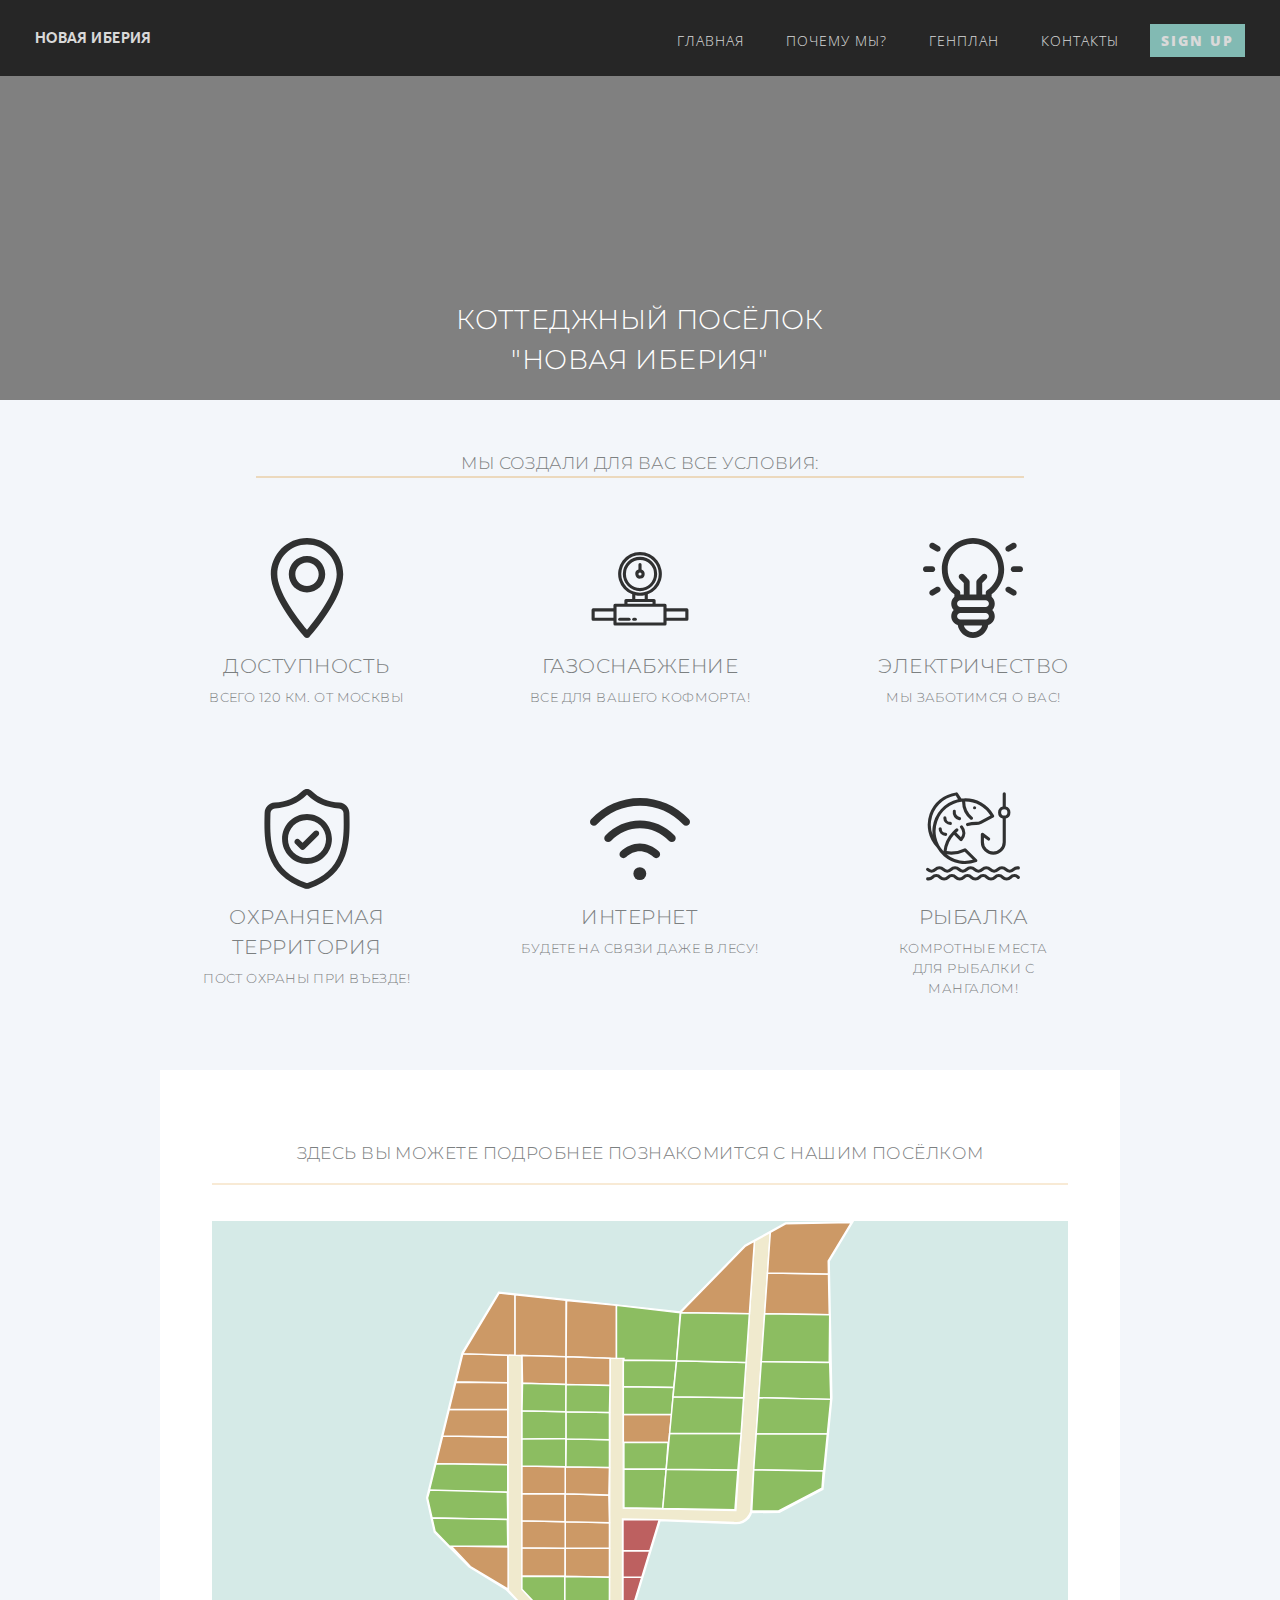
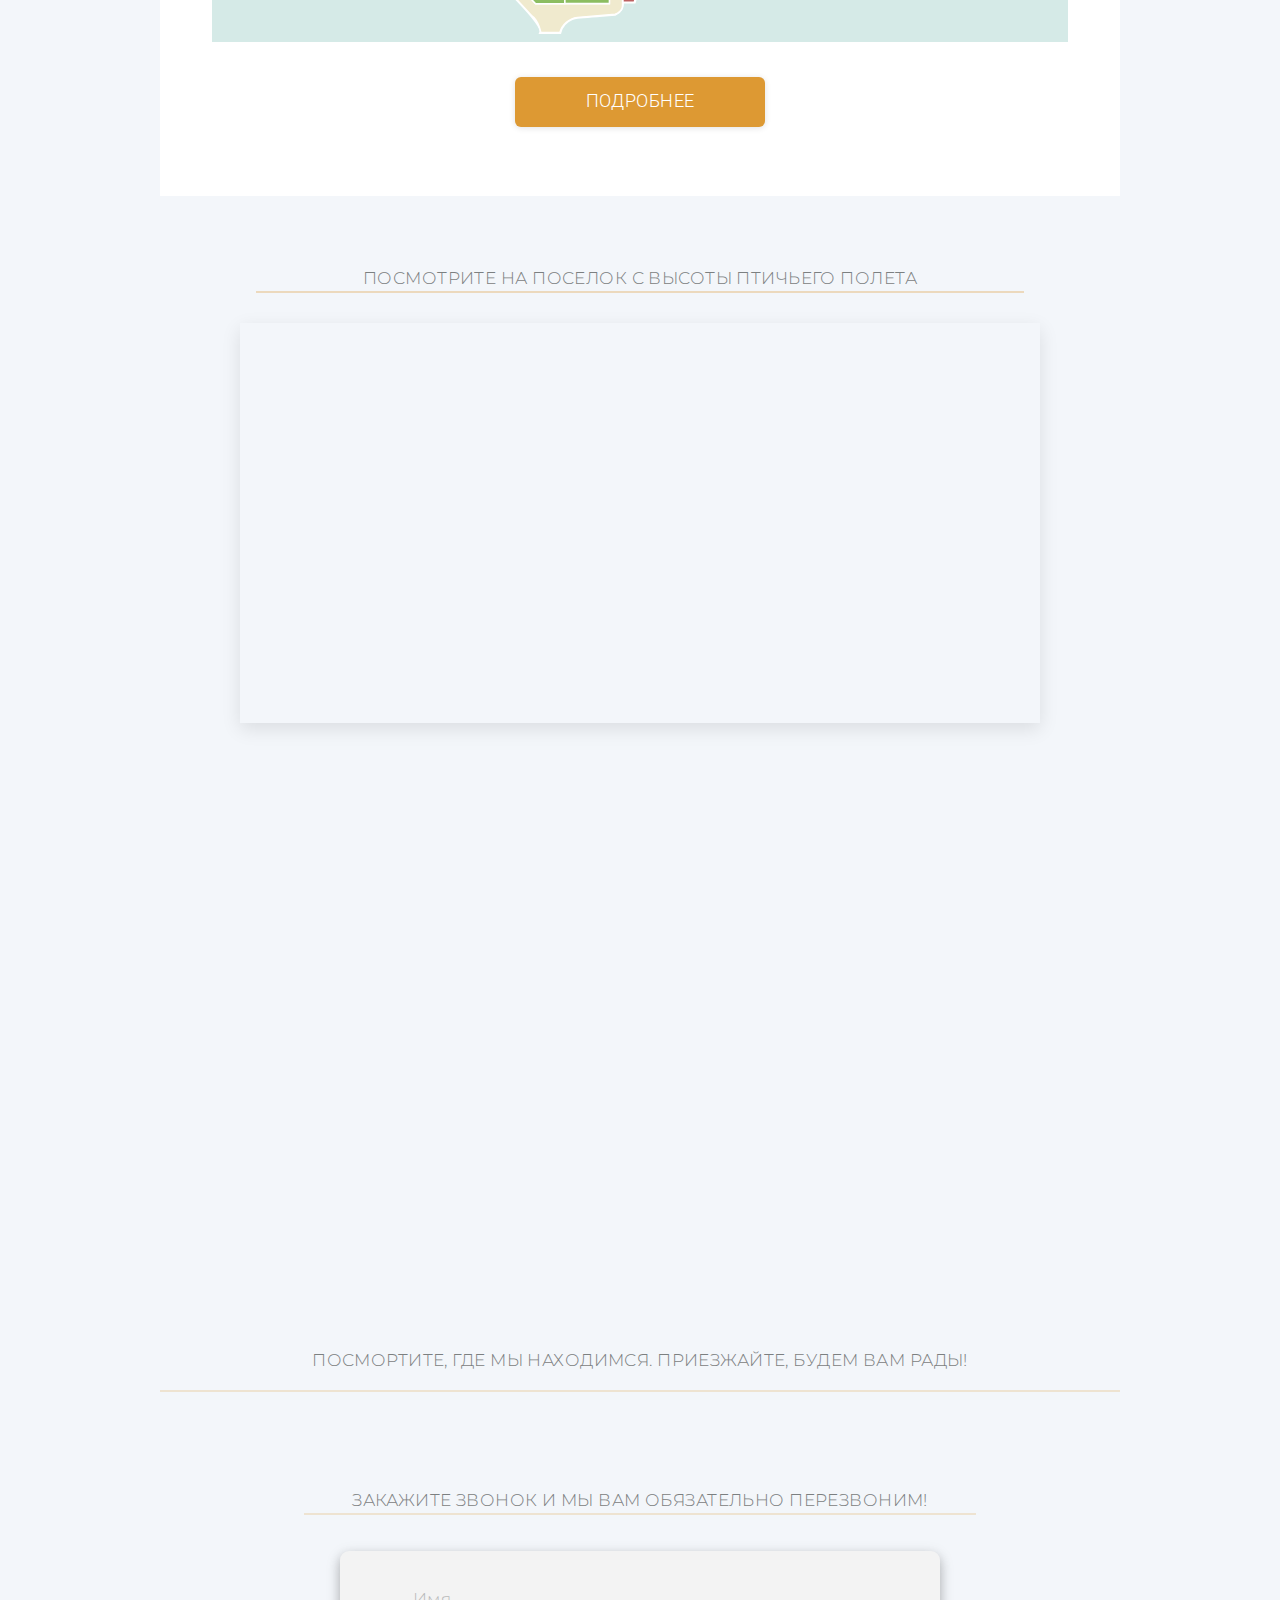
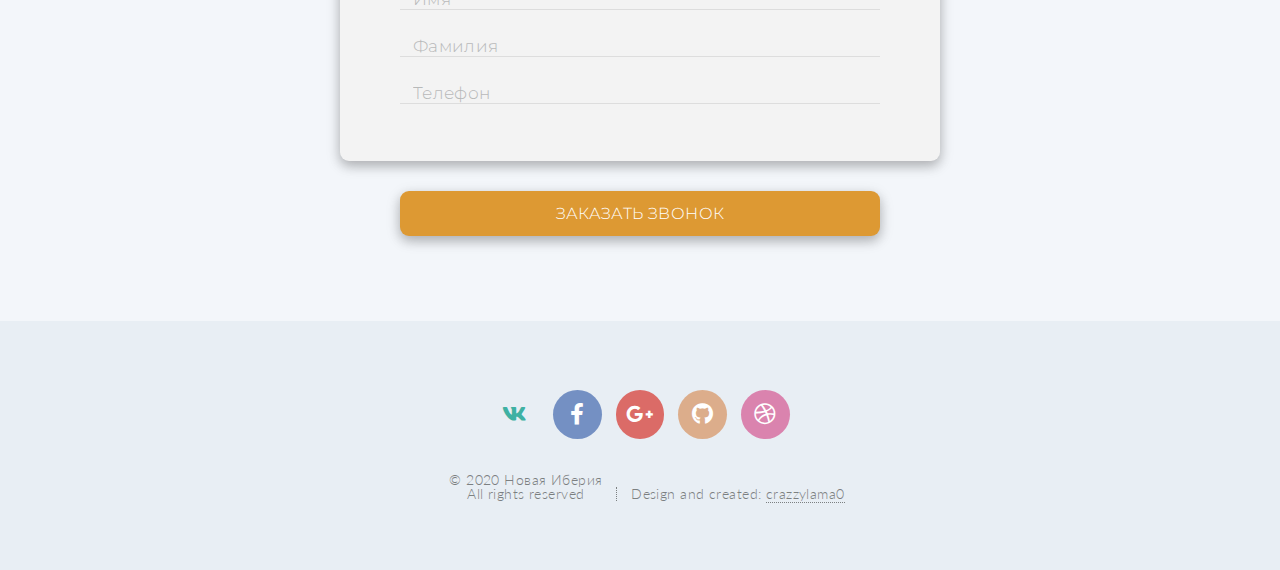
==== commit 6048877e: "second commit" ====
--- a/index.html
+++ b/index.html
@@ -38,22 +38,12 @@
 				<section id="banner" style="padding: 0; margin: 0;">
 					<div class="owl-carousel owl-theme" style="padding: 0; margin: 0;">
 					    <div class="item" id="slider_1">
-					    	<div class="header_margin">
-					    		
-					    	</div>
-					    	<table class="table_middle">
-					    		<tr class="tr_middle">
-					    			<td class="td_middle">
-					    				<h1 class="slider">Хотите наслаждаться жизнью за городом?</h1>
-					    				<div id="slider_button">
-					    					<table class="table_middle">
-									    		<tr class="tr_middle">
-									    			<td class="td_middle">
-														ПОЗВОНИТЕ!
-									    			</td>
-									    		</tr>
-									    	</table>
-					    				</div>
+					    	<table class="table_bottom">
+					    		<tr class="tr_bottom">
+					    			<td class="td_bottom">
+					    				<h5 style="font-family: 'Montserrat', sans-serif; margin: 0 auto; font-size: 20pt; margin-bottom: 20px;"> 
+											коттеджный посёлок <br> "новая иберия"
+										</h5>
 					    			</td>
 					    		</tr>
 					    	</table>
@@ -61,60 +51,13 @@
 					    <div class="item" id="slider_2">
 							<div class="header_margin">
 					    	</div>
-					    	<table class="table_middle">
-					    		<tr class="tr_middle">
-					    			<td class="td_middle">
-					    				<h1 class="slider">Хотите наслаждаться жизнью за городом?</h1>
-					    				<div id="slider_button">
-					    					<table class="table_middle">
-									    		<tr class="tr_middle">
-									    			<td class="td_middle">
-														ПОЗВОНИТЕ!
-									    			</td>
-									    		</tr>
-									    	</table>
-					    				</div>
-					    			</td>
-					    		</tr>
-					    	</table>
 					    </div>
 					    <div class="item" id="slider_3">
 							<div class="header_margin"></div>
-							<table class="table_middle">
-					    		<tr class="tr_middle">
-					    			<td class="td_middle">
-					    				<h1 class="slider">Хотите наслаждаться жизнью за городом?</h1>
-					    				<div id="slider_button">
-					    					<table class="table_middle">
-									    		<tr class="tr_middle">
-									    			<td class="td_middle">
-														ПОЗВОНИТЕ!
-									    			</td>
-									    		</tr>
-									    	</table>
-					    				</div>
-					    			</td>
-					    		</tr>
-					    	</table>
 					    </div>
 					    <div class="item" id="slider_4">
 							<div class="header_margin"></div>
-							<table class="table_middle">
-					    		<tr class="tr_middle">
-					    			<td class="td_middle">
-					    				<h1 class="slider">Хотите наслаждаться жизнью за городом?</h1>
-					    				<div id="slider_button">
-					    					<table class="table_middle">
-									    		<tr class="tr_middle">
-									    			<td class="td_middle">
-														ПОЗВОНИТЕ!
-									    			</td>
-									    		</tr>
-									    	</table>
-					    				</div>
-					    			</td>
-					    		</tr>
-					    	</table>
+							
 					    </div>
 					</div>
 				</section>
@@ -125,28 +68,24 @@
 					
 
 					<!-- One -->
-						<div id="included_features">
-							<table class="table_middle">
-								<tr class="tr_middle">
-									<td class="td_middle">
-										Коттеджный посёлок "Новая Иберия" <br>
-										Живите комфортно в окружении природы. <br>
-										Мы создали для Вас все условия:
-									</td>
-								</tr>
-							</table>
-						</div>
-
-						<hr id="golden_hr">
+
+					
+										
+
+						
 					<!-- Two -->
 						<section class="wrapper style1 container special" id="included_features_icons">
-							<div class="row">
+							<h5 style="font-family: 'Montserrat', sans-serif; margin: 0 auto;"> 
+								Мы создали для Вас все условия:
+							</h5><hr id="golden_hr">
+							<div class="row"  style="margin-top: 20px;">
 								<div class="col-4 col-12-narrower">
-
+									
 									<section>
-										<div class="icon solid"><img class="wow fadeIn" src="svg/pin.svg" data-wow-duration="4s" style="width: 100px; opacity: 0.8;"></div>
+										<div class="icon solid"><img class="wow fadeIn" src="svg/pin.svg" id="icon_page" data-wow-duration="4s"></div>
 										<header style="margin-top: 5px;">
-											<h3 style="font-family: 'Montserrat', sans-serif;">Доступность</h3>
+											<h3 style="font-family: 'Montserrat', sans-serif; margin-bottom: 5px;">Доступность</h3>
+											<h4  style="font-family: 'Montserrat', sans-serif;">Всего 120 км. от Москвы</h4>
 										</header>
 									</section>
 
@@ -154,9 +93,10 @@
 								<div class="col-4 col-12-narrower">
 
 									<section>
-										<div class="icon solid"><img class="wow fadeIn" src="svg/gas.svg" data-wow-duration="4s" style="width: 100px; opacity: 0.8;"></div>
+										<div class="icon solid"><img class="wow fadeIn" src="svg/gas.svg" id="icon_page"  data-wow-duration="4s" ></div>
 										<header style="margin-top: 5px;">
-											<h3 style="font-family: 'Montserrat', sans-serif;">Газоснабжение</h3>
+											<h3 style="font-family: 'Montserrat', sans-serif; margin-bottom: 5px;">Газоснабжение</h3>
+											<h4  style="font-family: 'Montserrat', sans-serif;">Все для Вашего кофморта!</h4>
 										</header>
 									</section>
 
@@ -164,9 +104,10 @@
 								<div class="col-4 col-12-narrower">
 
 									<section>
-										<div class="icon solid"><img class="wow fadeIn" src="svg/electricity.svg" data-wow-duration="4s" style="width: 100px; opacity: 0.8;"></div>
+										<div class="icon solid"><img class="wow fadeIn" src="svg/electricity.svg" data-wow-duration="4s" id="icon_page"></div>
 										<header style="margin-top: 5px;">
-											<h3 style="font-family: 'Montserrat', sans-serif;">Электричество</h3>
+											<h3 style="font-family: 'Montserrat', sans-serif; margin-bottom: 5px;">Электричество</h3>
+											<h4  style="font-family: 'Montserrat', sans-serif;">Мы заботимся о Вас!</h4>
 										</header>
 									</section>
 
@@ -178,9 +119,11 @@
 								<div class="col-4 col-12-narrower">
 
 									<section>
-										<div class="icon solid"><img class="wow fadeIn" src="svg/security.svg"data-wow-duration="4s"  style="width: 100px; opacity: 0.8;"></div>
+										<div class="icon solid"><img class="wow fadeIn" src="svg/security.svg" id="icon_page" data-wow-duration="4s" ></div>
 										<header style="margin-top: 5px;">
-											<h3 style="font-family: 'Montserrat', sans-serif;">Охраняемая <br> терриотория</h3>
+											<h3 style="font-family: 'Montserrat', sans-serif; margin-bottom:0; ">Охраняемая</h3>
+											<h3 style="font-family: 'Montserrat', sans-serif; margin-top: 0; margin-bottom: 5px;">территория</h3>
+											<h4  style="font-family: 'Montserrat', sans-serif;">Пост охраны при въезде!</h4>
 										</header>
 									</section>
 
@@ -188,9 +131,10 @@
 								<div class="col-4 col-12-narrower">
 
 									<section>
-										<div class="icon solid"><img class="wow fadeIn" data-wow-duration="4s" src="svg/wifi.svg" style="width: 100px; opacity: 0.8;"></div>
+										<div class="icon solid"><img class="wow fadeIn" data-wow-duration="4s" src="svg/wifi.svg"  id="icon_page" ></div>
 										<header style="margin-top: 5px;">
-											<h3 style="font-family: 'Montserrat', sans-serif;">Интернет</h3>
+											<h3 style="font-family: 'Montserrat', sans-serif; margin-bottom: 5px;">Интернет</h3>
+											<h4  style="font-family: 'Montserrat', sans-serif;">Будете на связи даже в лесу!</h4>
 										</header>
 									</section>
 
@@ -198,9 +142,10 @@
 								<div class="col-4 col-12-narrower">
 
 									<section>
-										<div class="icon solid"><img class="wow fadeIn" src="svg/fishing.svg" data-wow-duration="4s" style="width: 100px; opacity: 0.8;"></div>
-										<header style="margin-top: 5px;">
-											<h3 style="font-family: 'Montserrat', sans-serif;">Рыбалка</h3>
+										<div class="icon solid"><img class="wow fadeIn" src="svg/fishing.svg" data-wow-duration="4s"  id="icon_page"></div>
+										<header style="margin-top: 5px; text-align: center;">
+											<h3 style="font-family: 'Montserrat', sans-serif; margin-bottom: 5px;">Рыбалка</h3>
+											<h4  style="font-family: 'Montserrat', sans-serif; width: 60%; margin: 0 auto;">Комротные места для рыбалки с мангалом!</h4>
 										</header>
 									</section>
 
@@ -211,86 +156,94 @@
 						<section class="wrapper style3 container special" id="genplan">
 							
 							<header class="major">
-								<h2 id="article_header_genplan"> Здесь вы можете подробнее познакомится с нашим посёлком</b></h2>
+								<h5 style="font-family: 'Montserrat', sans-serif;"> Здесь вы можете подробнее познакомится с нашим посёлком</b></h5>
 								<hr id="golden_hr" style="opacity: 0.2; margin-bottom: 10px; width: 100%;">
 							</header>
 							<div id="genplan">
 								<div id="svg_genplan">
-									<svg viewBox="0 0 2539.6826 1904.7618" class="genplan_map">
-										<path class="part1" id="map_part" d="m 158.21666,1517.2572 c 297.77186,6.4909 300.20597,6.4909 300.20597,6.4909 l 2.4341,189.86 -189.85999,-90.8731 z" onclick="alert_submit('13','12','11');"></path>
-										<path class="part2" id="map_part" d="m 535.50254,1646.2646 c -1.62274,-116.8369 0,-118.4596 0,-118.4596 l 229.61699,6.4909 -0.81136,123.3279 -227.1829,-5.6796 z"></path>
-										<path class="part3" id="map_part" d="m 460.04536,1396.3634 c 0.81137,129.8188 0.81137,129.0075 0.81137,129.0075 l -301.8287,-5.6796 -84.382222,-71.4003 -12.170512,-61.664 z"></path>
-										<path class="part4" id="map_part" d="m 537.12527,1401.2316 c 0,125.762 0,125.762 0,125.762 l 228.80563,4.0568 v -124.1392 z"></path>
-										<path class="part5" id="map_part" d="m 55.651174,1262.7653 406.196196,8.6059 v 125.0717 L 61.388409,1387.837 39.013194,1303.4997 Z"></path>
-										<path class="part6" id="map_part" d="m 534.71025,1274.2398 231.78427,4.016 1.14745,130.2353 -231.78427,-8.0322 z"></path>
-										<path class="part7" id="map_part" d="M 92.369475,1133.6775 C 53.930004,1259.8967 53.356281,1259.323 53.356281,1259.323 l 408.491089,10.9007 -2.29489,-121.6294 z"></path>
-										<path class="part8" id="map_part" d="m 535.8577,1147.4469 c -1.14745,125.6454 -0.57372,125.6454 -0.57372,125.6454 l 230.63682,4.5898 3.44234,-125.0717 z"></path>
-										<path class="part9" id="map_part" d="m 460.69993,1018.3591 -336.20194,-7.4584 -35.570856,122.2031 372.346516,12.6219 z"></path>
-										<path class="part10" id="map_part" d="m 769.93687,1026.965 -234.07917,-8.6059 v 129.6615 l 234.07917,4.0161 z"></path>
-										<path class="part11" id="map_part" d="m 156.6265,884.68155 301.77853,6.88469 2.2949,123.92426 -341.36545,-4.5898 z"></path>
-										<path class="part12" id="map_part" d="m 767.64197,899.02464 -230.63682,-4.58979 v 123.92425 l 228.34193,6.311 z"></path>
-										<path class="part13" id="map_part" d="m 461.84737,764.77335 -270.22374,-5.16351 -35.57085,125.07171 306.36832,9.17958 z"></path>
-										<path class="part14" id="map_part" d="m 534.71025,893.86113 232.93172,6.31096 1.14745,-128.51405 -235.22661,-8.03213 z"></path>
-										<path class="part15" id="map_part" d="m 462.4211,765.34708 -273.66609,-5.73724 37.86575,-128.51405 232.93172,6.88468 z"></path>
-										<path class="part16" id="map_part" d="m 536.43142,639.12792 235.22662,8.60585 -1.14745,124.49799 -236.37406,-7.45841 z"></path>
-										<path class="part17" id="map_part" d="m 225.47331,630.52207 c 273.66609,8.60585 273.09237,8.60585 273.09237,8.60585 l 9.17957,-275.96098 -87.20596,-10.90074 z"></path>
-										<path class="part18" id="map_part" d="m 506.5978,364.31439 c -6.88468,274.23981 -6.88468,274.23981 -6.88468,274.23981 l 270.22375,5.16351 0.57372,-258.17555 z"></path>
-										<path class="part19" id="map_part" d="m 764.19963,1658.6345 c 227.19449,1.1474 228.91566,1.7212 228.91566,1.7212 l 1.72117,120.4819 -227.76821,5.1635 z"></path>
-										<path class="part20" id="map_part" d="m 535.8577,1652.8972 c 227.19448,2.8687 232.358,4.0161 232.358,4.0161 l -2.2949,133.6776 -155.47905,3.4423 -72.28916,-73.4366 z"></path>
-										<path class="part21" id="map_part" d="m 768.78942,1534.7102 c -3.44234,122.2031 -3.44234,121.6294 -3.44234,121.6294 l 227.19448,2.2949 1.14745,-119.9082 z"></path>
-										<path class="part22" id="map_part" d="m 1076.3052,1403.3275 h 182.444 l -123.9242,378.6575 -67.6994,-4.5898 z"></path>
-										<path class="part23" id="map_part" d="m 768.78942,1406.7699 -1.14745,129.6615 226.04704,3.4423 1.14745,-127.3666 z"></path>
-										<path class="part25" id="map_part" d="m 769.17637,1280.3379 223.93742,1.6227 1.62274,134.687 -225.56016,-8.1137 z"></path>
-										<path class="part26" id="map_part" d="m 1075.8733,1166.7464 -0.7156,169.4555 199.6558,5.1635 21.2278,-175.5594 z"></path>
-										<path class="part27" id="map_part" d="m 770.51059,1152.0367 223.17842,3.4423 2.86862,130.2352 -228.91566,-6.3109 z"></path>
-										<path class="part28" id="map_part" d="m 1075.7315,1037.292 -2.2949,128.514 218.0149,1.1475 17.2117,-125.6454 z"></path>
-										<path class="part29" id="map_part" d="m 769.93687,1155.479 -1.14745,-128.514 226.04704,3.4423 v 126.2192 z"></path>
-										<path class="part30" id="map_part" d="m 1075.0619,909.54294 -1.6227,129.00746 234.4852,3.2454 10.5478,-127.38465 z"></path>
-										<path class="part31" id="map_part" d="m 992.30243,907.92021 -222.31469,-8.11368 -1.62274,127.38467 223.12606,3.2455 z"></path>
-										<path class="part32" id="map_part" d="m 1075.8733,910.35431 -4.0569,-127.38469 h 260.449 l -10.5478,133.06426 z"></path>
-										<path class="part33" id="map_part" d="m 770.79911,900.6179 -3.24547,-130.63016 226.37152,8.11367 v 129.8188 z"></path>
-										<path class="part34" id="map_part" d="m 1072.6278,655.58492 -1.6227,128.19606 259.6376,1.62274 16.2273,-122.51649 z"></path>
-										<path class="part35" id="map_part" d="m 771.61047,774.04458 c 0.81137,-128.19607 -0.81136,-129.00743 -0.81136,-129.00743 l 224.74879,6.49094 -0.81137,124.13922 z"></path>
-										<path class="part36" id="map_part" d="m 1035.3049,407.30647 -2.4341,249.08982 316.4333,5.67957 18.6615,-222.31469 z"></path>
-										<path class="part37" id="map_part" d="m 1032.0594,655.58492 -262.88303,-8.92504 2.4341,-258.82623 267.75123,25.1524 z"></path>
-										<path class="part38" id="map_part" d="m 1748.7091,1176.1331 -16.0643,181.2966 153.7579,4.5898 226.047,-115.8922 5.7373,-65.4044 z"></path>
-										<path class="part39" id="map_part" d="m 1273.6661,1345.9552 20.654,-182.4441 375.2151,8.0322 -17.2117,183.5915 z"></path>
-										<path class="part40" id="map_part" d="m 1761.331,997.13135 -13.7694,176.70685 375.2152,2.2949 22.9489,-177.8543 z"></path>
-										<path class="part41" id="map_part" d="m 1681.0097,1002.8686 -369.4779,-4.5898 -17.2117,168.6747 374.0677,2.2949 z"></path>
-										<path class="part42" id="map_part" d="m 1761.331,992.54156 13.7693,-156.05278 390.132,5.73724 -22.949,162.93748 z"></path>
-										<path class="part43" id="map_part" d="m 1329.8909,829.6041 c 370.6254,3.44234 371.7728,3.44234 371.7728,3.44234 l -16.0642,162.93746 -370.6254,3.44234 z"></path>
-										<path class="part44" id="map_part" d="m 1775.1003,838.78368 13.7694,-173.26448 371.7728,5.73723 3.4423,170.96959 z"></path>
-										<path class="part45" id="map_part" d="m 1350.545,663.2243 362.5932,6.88469 -14.9168,165.23235 -367.183,-2.2949 z"></path>
-										<path class="part46" id="map_part" d="m 1807.2289,449.79918 345.3815,1.14745 3.4423,220.3098 -368.3304,-6.88468 z"></path>
-										<path class="part47" id="map_part" d="m 1374.6414,444.06195 360.2983,3.44234 -21.8015,222.6047 -362.5932,-9.17958 z"></path>
-										<path class="part48" id="map_part" d="m 1825.588,260.47044 322.4326,1.14745 2.2949,185.8864 h -344.2341 z"></path>
-										<path class="part49" id="map_part" d="m 1765.9208,109.00745 -51.6351,24.09639 -339.6443,307.51577 359.1509,3.44234 z"></path>
-										<path class="part50" id="map_part" d="m 1825.588,262.76534 10.327,-185.886398 83.7637,-42.455535 340.7917,-9.179575 -119.3345,180.149158 1.1474,51.63511 z"></path>
+									<svg viewBox="0 0 144.26 139.08" class="genplan_map">
+										<path class="part1" id="red_part" fill="#BD6158"  d="m 9.0938959,109.71919 18.2766571,0.29621 0.05924,13.47793 -12.306942,-7.28612 z"></path>
+										<path class="part2" id="red_part"  fill="#BD6158" d="m 32.583992,110.282 0.05924,9.06427 13.981495,0.0296 -0.05924,-8.85692 z"></path>
+										<path class="part3" id="map_part" d="M 7.953125,109.14062 3.3125,104.35937 2.359375,100.3125 27.125,100.76562 l 0.15625,8.51563 z" onclick="alert_submit('3','19,26','963 000');"></path>
+										<path class="part4" id="red_part" fill="#BD6158"  d="m 32.583992,101.21773 -0.02962,8.50146 14.099982,0.23697 v -8.47184 z"></path>
+										<path class="part5" id="map_part" d="m 2.2539029,99.702056 -1.50260195,-6.408155 0.70710675,-2.364388 25.7210093,0.707106 0.08839,8.595771 z"  onclick="alert_submit('5','21,49','1 074 500');"></path>
+										<path class="part6" id="red_part" fill="#BD6158"  d="m 32.583992,92.094209 v 8.531081 l 14.040738,0.35546 0.05924,-8.856919 z"></path>
+										<path class="part7" id="map_part" d="m 3.5355339,81.935998 -2.0550291,8.41899 25.8093972,0.68501 -0.06629,-8.728349 z"  onclick="alert_submit('7','20,51','1 025 000');"></path>
+										<path class="part8" id="red_part"  fill="#BD6158" d="m 32.583992,82.763339 v 8.797678 h 14.011116 l 0.08887,-8.531082 z"></path>
+										<path class="part9" id="red_part" fill="#BD6158"  d="M 27.340931,81.785819 27.281688,73.077007 5.7762531,72.691923 3.6731045,81.459979 Z"></path>
+										<path class="part10" id="map_part" d="m 46.875,82.484375 -14.25,-0.265625 0.01563,-8.578125 h 14.25 z"  onclick="alert_submit('10','12,01','600 500');"></path>
+										<path class="part11" id="red_part" fill="#BD6158"  d="m 7.9978889,63.775758 -2.0142832,8.382973 21.2980823,0.296218 0.05924,-8.649569 z"></path>
+										<path class="part12" id="map_part" d="m 46.875,72.90625 -14.25,0.1875 v -8.921875 l 14.234375,0.3125 z"  onclick="alert_submit('12','12,01','600 500');"></path>
+										<path class="part13" id="red_part"  fill="#BD6158" d="m 10.189903,54.741106 -2.0439051,8.50146 H 27.281688 l 0.02962,-8.50146 z"></path>
+										<path class="part14" id="map_part" d="M 46.9375,55.328125 46.890625,63.9375 32.609375,63.640625 32.78125,54.9375 Z" onclick="alert_submit('14','12,01','600 500');"></path>
+										<path class="part15" id="red_part" fill="#BD6158"  d="m 12.58927,44.99553 -2.103149,8.856922 16.795567,0.266596 -0.05924,-8.649569 z"></path>
+										<path class="part16" id="red_part"  fill="#BD6158"  d="m 32.643235,45.617588 0.118488,8.768056 14.129603,0.355462 0.02962,-8.708812 z"></path>
+										<path class="part16" id="red_part" fill="#BD6158" d="m 379.23435,354.58182 v 65.89369 l 172.10697,4.83835 0.2304,-66.12409 z"></path>
+										<path class="part17" id="red_part" fill="#BD6158"  d="M 12.885488,44.403094 29.76992,44.99553 29.740298,25.060052 24.793455,24.586103 Z"></path>
+										<path class="part18" id="red_part" fill="#BD6158"  d="m 30.27349,25.119295 0.05924,19.846614 16.647458,0.50357 -0.05924,-18.454388 z"></path>
+										<path class="part19" id="map_part" d="m 61.584581,128.49456 -14.473592,0.0442 -0.0221,-8.52947 14.451495,0.22097 z" onclick="alert_submit('19','13,11','565 500');"></path>
+										<path class="part20" id="red_part" fill="#BD6158"  d="m 61.613366,119.70174 -14.366578,-0.35547 -0.05924,-8.76805 h 14.336957 z"></path>
+										<path class="part21" id="map_part" d="m 37.078912,128.60505 -4.507806,-4.72878 0.0221,-3.93328 13.899068,0.0442 0.06629,8.52948 z"  onclick="alert_submit('2-1','11,36','568 000');"></path>
+										<path class="part22" id="map_part" d="m 786.57721,787.95959 134.55216,1.84318 -97.42777,206.10069 h -39.58851 z"></path>
+										<path class="part23" id="red_part"  fill="#BD6158" d="m 47.157923,109.92654 0.08887,-8.38297 14.307334,0.38508 v 8.08675 z"></path>
+										<path class="part25" id="red_part"  fill="#BD6158" d="m 47.187544,101.01037 14.3962,0.29622 -0.177731,-8.70881 -14.159225,-0.503571 z"></path>
+										<path class="part26" id="map_part" d="M 79.53125,96.59375 80.6875,83.875 66.96875,83.90625 67,96.25 Z"onclick="alert_submit('26','16,26','813 000');"></path>
+										<path class="part27" id="red_part"  fill="#BD6158" d="m 47.217166,91.561017 -0.03679,-8.552878 14.400226,0.293241 -0.209458,8.734391 z"></path>
+										<path class="part28" id="map_part" d="m 67.03125,74.875 v 8.40625 L 80.75,83.3125 l 0.5625,-8.5 z"onclick="alert_submit('28','12,32','616 000');"></path>
+										<path class="part29" id="map_part" d="M 61.562484,82.775687 47.442446,82.488425 47.530834,73.627493 61.51829,73.95895 Z"onclick="alert_submit('29','12,01','600 500');"></path>
+										<path class="part30" id="red_part" fill="#BD6158"  d="m 66.754211,65.371789 15.709337,0.02095 -0.879723,8.860066 -14.787722,0.08378 z"></path>
+										<path class="part31" id="map_part" d="m 47.420348,64.523494 v 8.595766 l 14.164233,0.30936 v -8.595767 z"onclick="alert_submit('31','12,01','600 500');"></path>
+										<path class="part32" id="map_part" d="m 66.8125,64.8125 v -8.71875 l 16.375,0.3125 -0.78125,8.46875 z"onclick="alert_submit('32','13,62','681 000');"></path>
+										<path class="part33" id="map_part" d="m 47.420348,63.948969 0.0442,-8.551572 14.252621,0.265165 -0.132583,8.551572 z"onclick="alert_submit('33','12,01','600 500');"></path>
+										<path class="part34" id="map_part" d="m 83.21875,55.75 -16.4375,-0.25 -0.0149,-8.333768 17.379359,0.209922 z"onclick="alert_submit('34','14,31','715 500');"></path>
+										<path class="part35" id="red_part" fill="#BD6158"  d="m 47.546928,54.773223 -0.04189,-8.734392 14.243133,0.502699 v 8.54588 z"></path>
+										<path class="part36" id="map_part" d="M 64.5,28.71875 85.40625,31.15625 84.21875,46.8125 67,46.625 v -0.65625 h -2.5 z"onclick="alert_submit('36','31,29','1 564 500');"></path>
+										<path class="part37" id="red_part" fill="#BD6158"  d="m 47.513384,45.499101 16.35124,0.444327 0.02962,-17.269515 -16.262375,-1.658822 z"></path>
+										<path class="part38" id="map_part" d="M 110.09375,97.375 110.75,84.1875 133.625,84.5 l -0.4375,5.28125 -14.35938,7.578125 z"onclick="alert_submit('38','24','1 200 000');"></path>
+										<path class="part39" id="map_part" d="m 103.8125,97 -23.65625,-0.4375 1.125,-12.75 23.46875,0.21875 z"onclick="alert_submit('39','28,35','1 417 500');"></path>
+										<path class="part40" id="map_part" d="M 135,72.03125 133.75,83.84375 110.78125,83.5625 111.59375,72 Z" onclick="alert_submit('40','26,61','1 330 500');"></path>
+										<path class="part41" id="map_part" d="m 81.25,83.28125 1.1875,-11.375 23.4375,0.03125 -1.03125,11.53125 z" onclick="alert_submit('41','25,96','1 298 000');"></path>
+										<path class="part42" id="map_part" d="m 133.79786,83.902639 1.19324,-11.888233 -23.40081,-0.04419 -0.86179,11.600971 z" onclick="alert_submit('42','26,36','1 318 000');"></path>
+										<path class="part43" id="map_part" d="m 105.9375,71.3125 0.75,-11.53125 -23.15625,-0.34375 -1.125,11.90625 z" onclick="alert_submit('43','25,49','1 274 500');"></path>
+										<path class="part44" id="map_part" d="M 136.125,59.75 135.78125,48 113.25,47.65625 112.46875,59.3125 Z" onclick="alert_submit('44','26,10','1 305 000');"></path>
+										<path class="part45" id="map_part" d="m 106.75,59.25 0.875,-11.28125 -22.875,-0.625 -1.125,11.5625 z" onclick="alert_submit('45','25,58','1 279 000');"></path>
+										<path class="part46" id="map_part" d="m 135.625,47.40625 0.125,-15.4375 -21.34375,-0.40625 -1.0625,15.625 z" onclick="alert_submit('46','32,41','1 620 500');"></path>
+										<path class="part47" id="map_part" d="m 107.59375,47.375 1.125,-15.78125 L 86.125,31.125 84.78125,46.71875 Z" onclick="alert_submit('47','33,29','1 664 500');"></path>
+										<path class="part48" id="red_part" fill="#BD6158" d="m 115.34733,17.802708 -0.91828,13.152084 21.23884,0.355462 -0.29622,-13.181706 z"></path>
+										<path class="part49" id="red_part"  fill="#BD6158" d="m 86.3772,30.59933 21.44619,-21.9645722 2.56229,-1.3922251 -1.6292,23.7418813 z"></path>
+										<path class="part50" id="red_part" fill="#BD6158"  d="m 116.35447,3.9693226 4.91114,-2.7439943 21.54274,-0.38749697 -7.48288,12.56223367 0.0733,4.152501 -20.01884,-0.322362 z"></path>
 									</svg>
-									<img src="images/genplan_test.png" alt="" class="genplan_img">
-									<img src="images/genplan_test_no_background.png" alt="" class="genplan_img_no_back">
+									<img src="images/genplan.svg" class="svg_genplan_">
 								</div>
 							</div>
 							<footer class="major">
-								<ul class="buttons">
-									<li><a href="#" class="button" id="genplan_button">Посмотреть подробнее</a></li>
-								</ul>
+								<a href="pdf/genplan.pdf" target="_blank">
+									<div id="button_genplan">
+										<table class="table_middle">
+											<tr class="tr_middle">
+												<td class="td_middle">
+													ПОДРОБНЕЕ
+												</td>
+											</tr>
+										</table>
+									</div>
+								</a>
 							</footer>
 
 						</section>
 							
-						<section class="wrapper style3 container special" id="video_panroama">
+						<section class="wrapper container special " id="video_panroama">
+							<h5 style="font-family: 'Montserrat', sans-serif; width: 80%; margin: 0 auto;" >Посмотрите на поселок с высоты птичьего полета</h5> <hr id="golden_hr" style="margin-bottom: 30px; 	">
 							<iframe id="video_youtube" src="https://www.youtube.com/embed/tKuvtFMLj64" frameborder="0" allow="accelerometer; autoplay; encrypted-media; gyroscope; picture-in-picture" allowfullscreen></iframe>
 						</section>
 
 						<section class="wrapper container" id="wrapper_land_plots">
 							
 							<div class="row" id="row_plot">
-								<div class="col-4 col-12-narrower" id="plot_1">
+								<div class="col-4 col-12-narrower wow fadeInLeft" id="plot_1">
 									<table class="table_middle">
 										<tr class="tr_middle">
 											<td class="td_middle">
-
 												<div id="plot_wrapper">
 													<div class="header_image">
 														<div id="header_image2">
@@ -330,6 +283,15 @@
 																				</tr>
 																			</table>
 																		</div>
+																		<div id="button_plot_more">
+																			<table class="table_middle">
+																				<tr class="tr_middle">
+																					<td class="td_middle">
+																						подробнее
+																					</td>
+																				</tr>
+																			</table>
+																		</div>
 																	</td>
 																</tr>
 															</table>
@@ -340,7 +302,7 @@
 										</tr>
 									</table>
 								</div>
-								<div class="col-4 col-12-narrower" id="plot_2">
+								<div class="col-4 col-12-narrower wow fadeIn" id="plot_2">
 									<table class="table_middle">
 										<tr class="tr_middle">
 											<td class="td_middle">
@@ -384,6 +346,15 @@
 																				</tr>
 																			</table>
 																		</div>
+																		<div id="button_plot_more">
+																			<table class="table_middle">
+																				<tr class="tr_middle">
+																					<td class="td_middle">
+																						подробнее
+																					</td>
+																				</tr>
+																			</table>
+																		</div>
 																	</td>
 																</tr>
 															</table>
@@ -394,7 +365,7 @@
 										</tr>
 									</table>
 								</div>
-								<div class="col-4 col-12-narrower" id="plot_3">
+								<div class="col-4 col-12-narrower wow fadeInRight" id="plot_3">
 									<table class="table_middle">
 										<tr class="tr_middle">
 											<td class="td_middle">
@@ -438,6 +409,15 @@
 																				</tr>
 																			</table>
 																		</div>
+																		<div id="button_plot_more">
+																			<table class="table_middle">
+																				<tr class="tr_middle">
+																					<td class="td_middle">
+																						подробнее
+																					</td>
+																				</tr>
+																			</table>
+																		</div>
 																	</td>
 																</tr>
 															</table>
@@ -451,17 +431,41 @@
 							</div>
 						</section>
 				</article>
-				<section class="wrapper container" style="background-color: #fff; padding: 0; box-shadow: 0 1px 6px rgba(0,0,0,0.12);">
-					<script type="text/javascript" charset="utf-8" async src="https://api-maps.yandex.ru/services/constructor/1.0/js/?um=constructor%3A685daa02b00d0f6991f9090974ea4fa024eee6dae95613491fcdfaeb4f8d2c77&amp;width=100%25&amp;height=453&amp;lang=ru_RU&amp;scroll=true"></script>
+				<section class="wrapper container" style="background-color: none; padding: 0; text-align: center;">
+					<header class="major">
+						<h5 style="font-family: 'Montserrat', sans-serif;">Посмортите, где мы находимся. приезжайте, будем Вам рады!</b></h5>
+						<hr id="golden_hr" style="opacity: 0.2; width: 100%;">
+					</header>
+					<script type="text/javascript" charset="utf-8" async class="yandex_map" src="https://api-maps.yandex.ru/services/constructor/1.0/js/?um=constructor%3A685daa02b00d0f6991f9090974ea4fa024eee6dae95613491fcdfaeb4f8d2c77&amp;width=100%25&amp;height=453&amp;lang=ru_RU&amp;scroll=true"></script>
 				</section>
 			<!-- CTA -->
 				
-
+				<section class="wrapper container" id="input_section">
+					<header class="major" style="text-align: center; width: 70%; margin: 0 auto;">
+						<h5 style="font-family: 'Montserrat', sans-serif; margin: 0 auto;">Закажите звонок и мы Вам обязательно перезвоним!</b></h5>
+						<hr id="golden_hr" style="opacity: 0.2; margin-bottom: 10px; width: 100%;">
+					</header>
+					<div id="form_section">
+						<form action="" class="sending_form">
+							<div id="form_content">
+								<div id="form_space_1"></div>
+								<input type="text" size="26" maxlength="26" placeholder="Имя" name="name" id="name" style="border: 0px solid #ddd; border-bottom: 1px solid #ddd; width: 80%;">
+								<input type="text" size="26" maxlength="26" placeholder="Фамилия" name="name" id="name" style="border: 0px solid #ddd; border-bottom: 1px solid #ddd; width: 80%; margin-top: 20px; margin-bottom: 20px;">
+								<input type="text" size="26" maxlength="26" placeholder="Телефон" name="name" id="phone_number" style="border: 0px solid #ddd; border-bottom: 1px solid #ddd; width: 80%;" >
+							</div>
+							<div id="form_space"></div>
+							<div id="form_button">
+								<input type="button" value="ЗАКАЗАТЬ ЗВОНОК">
+							</div>
+						</form>
+					</div>
+				</section>
 			<!-- Footer -->
+
 				<footer id="footer">
 
 					<ul class="icons">
-						<li><a href="#" class="icon brands circle fa-twitter"><span class="label">Twitter</span></a></li>
+						<li><a href="#" class="icon brands circle fa-vk"><span class="label">Twitter</span></a></li>
 						<li><a href="#" class="icon brands circle fa-facebook-f"><span class="label">Facebook</span></a></li>
 						<li><a href="#" class="icon brands circle fa-google-plus-g"><span class="label">Google+</span></a></li>
 						<li><a href="#" class="icon brands circle fa-github"><span class="label">Github</span></a></li>
@@ -469,7 +473,7 @@
 					</ul>
 
 					<ul class="copyright">
-						<li>&copy; Untitled</li><li>Design: <a href="http://html5up.net">HTML5 UP</a></li>
+						<li>&copy; 2020 Новая Иберия <br> All rights reserved</li><li>Design and created: <a href="https://github.com/crazzylama0">crazzylama0</a></li>
 					</ul>
 
 				</footer>
@@ -477,29 +481,35 @@
 		</div>
 
 		<!-- Scripts -->
-			<script src="assets/js/wow.min.js"></script>
-			<script>
-				new WOW().init();
-			</script>
-			<script src="assets/js/jquery.min.js"></script>
-			<script src="assets/js/jquery.dropotron.min.js"></script>
-			<script src="assets/js/jquery.scrolly.min.js"></script>
-			<script src="assets/js/jquery.scrollex.min.js"></script>
-			<script src="assets/js/browser.min.js"></script>
-			<script src="assets/js/breakpoints.min.js"></script>
-			<script src="assets/js/util.js"></script>
-			<script src="assets/js/main.js"></script>
-			<script src="assets/js/owl.carousel.min.js"></script>
-			<script>
-				$('.owl-carousel').owlCarousel({
-				    loop:true,
-				    autoWidth:true,
-				    items:1,
-				    dots:false,
-				    autoplay:true,
-				    autoplayTimeout:10000,
-				})
-			</script>
-			<script src="assets/js/custom_alert.js"></script>
+		<script src="assets/js/wow.min.js"></script>
+		<script>
+			new WOW().init();
+		</script>
+		<script src="assets/js/jquery.min.js"></script>
+		<script src="assets/js/jquery.dropotron.min.js"></script>
+		<script src="assets/js/jquery.scrolly.min.js"></script>
+		<script src="assets/js/jquery.scrollex.min.js"></script>
+		<script src="assets/js/browser.min.js"></script>
+		<script src="assets/js/breakpoints.min.js"></script>
+		<script src="assets/js/util.js"></script>
+		<script src="assets/js/main.js"></script>
+		<script src="assets/js/owl.carousel.min.js"></script>
+		<script>
+			$('.owl-carousel').owlCarousel({
+			    loop:true,
+			    autoWidth:true,
+			    items:1,
+			    dots:false,
+			    autoplay:true,
+			    autoplayTimeout:10000,
+			})
+		</script>
+		<script src="assets/js/custom_alert.js"></script>
+		<script src="assets/js/mask.js"></script>
+		<script>
+		 $(document).ready(function() {
+		    $("#phone_number").mask("+7 (999) 999-9999");
+		  });
+		</script>    
 	</body>
 </html>--- a/assets/css/main.css
+++ b/assets/css/main.css
@@ -245,6 +245,9 @@
 		border-radius: 25px;
 		margin: 0 auto;
 	}
+	.svg_genplan_ {
+		width: 50%;
+	}
 	#slider_button:hover {
 		color: #ddd;
 		opacity: 0.8;
@@ -318,15 +321,17 @@
 	#svg_genplan {
 		height: 100%;
 		margin: 0 auto;
-	}
-	#map_part {
+		background-color: #D5EAE7;
+	}
+	#map_part, #red_part {
 		opacity: 0;
 		transition-duration: .5s;
 	}
-	#map_part:hover {
-		opacity: 0.5;
-		background: black;
-	}
+	#red_part:hover {
+		opacity: .8;
+		background: red;
+	}
+
 	.button {
 		font-family: 'Open Sans', sans-serif;
 	}
@@ -337,7 +342,9 @@
 		font-family: 'Open Sans', sans-serif;
 	}
 	#video_panroama {
-		margin-bottom:0;
+		margin-bottom: 50px;
+		padding: 0;
+		margin-top: 50px;
 	}
 	#video_youtube {
 		width: 800px;
@@ -361,7 +368,7 @@
 		width: 80%;
 		margin: 0 auto;
 		background-color: #F3F3F3;
-		box-shadow: 0 6px 18px rgba(0,0,0,0.1);
+		box-shadow: 0 5px 11px 0 rgba(0,0,0,0.18), 0 4px 15px 0 rgba(0,0,0,0.15);
 	}
 	.header_image {
 		background-color: #000;
@@ -387,6 +394,10 @@
 		height: 300px;
 		width: 100%;
 	}
+	#icon_page {
+		width: 100px; 
+		opacity: 0.8;
+	}
 	#header_content_plot {
 		height: 30%;
 		width: 100%;
@@ -403,7 +414,7 @@
 		text-align: center;
 	}
 	#content_plot_inside {
-		height: 40%;
+		height: 35%;
 		width: 100%;
 		color: #000;
 		font-size: 12px; 
@@ -428,11 +439,113 @@
 		font-family: 'Roboto', sans-serif;
 		text-align: center;
 		pointer-events: cursor;
+		margin-bottom: 10px;
+	}
+	h4 {
+		font-size: 10pt;
+		margin-top: 0;
+	} 
+	#button_plot_more {
+		height: 30px;
+		width: 100px;
+		margin: 0 auto;
+		border-radius: 6px;
+		background-color: #DD9933;
+		box-shadow: 0 1px 6px rgba(0,0,0,0.12);
+		transition-duration: .5s; 
+		color: #fff;
+		font-size: 12px; 
+		font-family: 'Roboto', sans-serif;
+		text-align: center;
+		pointer-events: cursor;
+	}
+	#button_plot_more:hover {
+		box-shadow: 0 5px 11px 0 rgba(0,0,0,0.18), 0 4px 15px 0 rgba(0,0,0,0.15);
+	}
+	#content_plot_inside {
+		width: 150px;
+		margin: 0 auto;
+	}
+	#button_genplan {
+		height: 50px;
+		width: 250px;
+		margin: 0 auto;
+		border-radius: 6px;
+		background-color: #DD9933;
+		box-shadow: 0 1px 6px rgba(0,0,0,0.12);
+		transition-duration: .5s; 
+		color: #fff;
+		font-size: 18px; 
+		font-family: 'Roboto', sans-serif;
+		text-align: center;
+		pointer-events: cursor;
 	}
 	#button_plot:hover {
 		box-shadow: 0 5px 11px 0 rgba(0,0,0,0.18), 0 4px 15px 0 rgba(0,0,0,0.15);
 
 	}
+	#button_genplan:hover {
+		box-shadow: 0 5px 11px 0 rgba(0,0,0,0.18), 0 4px 15px 0 rgba(0,0,0,0.15);
+	}
+	.yandex_map {
+		box-shadow: 0 5px 11px 0 rgba(0,0,0,0.18), 0 4px 15px 0 rgba(0,0,0,0.15);
+	}
+	#form_section {
+		height: 300px;
+		width: 600px;
+		margin: 0 auto;
+	}
+	#form_content {
+		height: 70%;
+		width: 100%;
+		background-color: #F3F3F3;
+		border-radius: 9px;
+		box-shadow: 0 5px 11px 0 rgba(0,0,0,0.18), 0 4px 15px 0 rgba(0,0,0,0.15);
+	}
+	.sending_form {
+		height: 100%;
+		width: 100%;
+	}
+	#form_space {
+		height: 10%;
+		width: 100%;
+	}
+	#form_button {
+		height: 15%;
+		width: 80%;
+		border-radius: 9px;
+		margin: 0 auto;
+	}
+	input[type="text"] {
+	height: 27px;
+	width: 80%;
+	border: 10px;
+	border: 0px solid #000;
+	border-bottom: 1px solid #696D86;
+	background-color: transparent;	
+	color: #ddd;
+	font-family: 'Montserrat', sans-serif;
+	font-size: 17px;
+	margin: 0 auto;
+}
+	#form_space_1 {
+		width: 100%;
+		height: 15%;
+	}
+	#input_section {
+		padding: 0;
+	}
+	input[type="button"] {
+		height: 100%;
+		width: 100%;
+		border: 0px solid #fff;
+		font-family: 'Montserrat', sans-serif;
+		border-radius: 9px;
+		box-shadow: 0 5px 11px 0 rgba(0,0,0,0.18), 0 4px 15px 0 rgba(0,0,0,0.15);
+		color: #fff;
+		background-color: #DD9933;
+		font-size: 12pt;
+	}
 		@media screen and (max-width: 1680px) {
 
 			.container {
@@ -466,8 +579,6 @@
 				.container.medium {
 					width: 71.25%;
 				}
-
-
 		}
 
 		@media screen and (max-width: 840px) {
@@ -494,19 +605,60 @@
 				display: block;
 				height: 100%;
 			}
-
 			#wrapper_land_plots {
 				width: 100%;
 				margin: 0 auto;
 				height: auto;
 				padding: 0;
-				margin-bottom: 30px;
+				margin-bottom: 50px;
 			}
 			#row_plot {
 				margin: 0 auto;
 				height: auto;
 			}	
-
+			#button_genplan {
+				height: 40px;
+				width: 150px;
+				margin: 0 auto;
+				border-radius: 6px;
+				background-color: #DD9933;
+				box-shadow: 0 1px 6px rgba(0,0,0,0.12);
+				transition-duration: .5s; 
+				color: #fff;
+				font-size: 12px;
+				font-family: 'Roboto', sans-serif;
+				text-align: center;
+				pointer-events: cursor;
+			}
+			#icon_page {
+				width: 70px;
+			}
+			#form_section {
+				height: 250px;
+				width: 300px;
+				margin: 0 auto;
+			}
+			#space_form1 {
+				height: 15px;
+			}
+
+			#space_form2 {
+				height: 25px;
+				width: 100%;
+			}
+			button.form_button {
+				width: 10px;
+			}
+			h5 {
+				font-size: 10pt;
+			}
+			#included_features_icons {
+				margin-top: 0;
+			}
+			#footer_slider_article {
+				width: 80%;
+				height: 40px;
+			}
 		}
 
 		@media screen and (max-width: 736px) {
@@ -529,8 +681,8 @@
 				position: absolute;
 				top: 0;
 				left: 0;
-				height: 100%;
-				width: 100%;
+				height: 97%;
+				width: 100.5%;
 				margin-bottom: 20px;
 			}
 			footer.major {
@@ -543,6 +695,11 @@
 				width: 300px;
 				height: 180px;
 			}
+			#svg_genplan {
+			height: 100%;
+			margin: 0 auto;
+			background-color: #D5EAE7;
+		}		
 		}
 		@media screen and (max-width: 500px) {
 			.div_genplan {
@@ -574,6 +731,9 @@
 				background-position: center;
 				background-size: 160%;
 				background-image: url('../../images/4.png');
+			}
+			.svg_genplan_ {
+				width: 100%;
 			}
 		}
 /* Row */
@@ -2452,7 +2612,7 @@
 
 /* Button */
 
-	input[type="button"],
+	
 	input[type="submit"],
 	input[type="reset"],
 	button,
@@ -2474,7 +2634,6 @@
 		font-size: 0.8em;
 		font-weight: 900;
 		letter-spacing: 2px;
-		min-width: 18em;
 		padding: 0 0.75em;
 		line-height: 3.75em;
 		text-align: center;
@@ -2946,7 +3105,7 @@
 	#footer {
 		background: #E8EEF4;
 		color: #7c8081;
-		padding: 5em 5em 10em 5em;
+		padding: 5em 5em 2em 5em;
 		text-align: center;
 	}
 
@@ -3343,21 +3502,21 @@
 					}
 
 					#navButton .toggle:before {
-						color: #fff;
+						color: #DD9933;
 						content: '\f0c9';
 						font-size: 1em;
 						height: 40px;
 						left: 10px;
 						line-height: 40px;
-						opacity: 0.5;
 						position: absolute;
 						top: 11px;
 						width: 60px;
 						z-index: 1;
+						font-size: 16pt;
 					}
 
 					#navButton .toggle:after {
-						background: rgba(163, 169, 170, 0.75);
+						background: transparent;
 						border-radius: 2px;
 						content: '';
 						height: 40px;
--- a/assets/css/custom_alert.css
+++ b/assets/css/custom_alert.css
@@ -7,8 +7,9 @@
 	top:0px;    
 	z-index:99998;    
 	background-color: #000;
-	opacity: .2;
+	opacity: .4;
 	display:none;
+
 }
 .alert_wrapper {
 	width:100%;    
@@ -28,11 +29,32 @@
 }
 .alert_content {
 	width: 300px;
-	height: 200px;
+	height: 300px;
+	margin: 0 auto;
+}
+.alert_top {
+	width: 100%;
+	height: 70%;
 	background-color: #fff;
 	margin: 0 auto;
-	border: 2px solid #BABFBF;
+	border-radius: 9px;
 	font-family: 'Montserrat', sans-serif;
+	box-shadow: 0 5px 11px 0 rgba(0,0,0,0.18), 0 4px 15px 0 rgba(0,0,0,0.15);
+}
+.alert_space {
+	width: 100%;
+	height: 5%;
+	
+}
+.alert_button {
+	width: 100%;
+	height: 15%;
+	background: #DD9933;
+	color: #fff;
+	border-radius: 9px;
+	box-shadow: 0 5px 11px 0 rgba(0,0,0,0.18), 0 4px 15px 0 rgba(0,0,0,0.15);
+	text-align: center;
+	letter-spacing: 1.5px;
 }
 .header_alert {
 	width: 100%;
